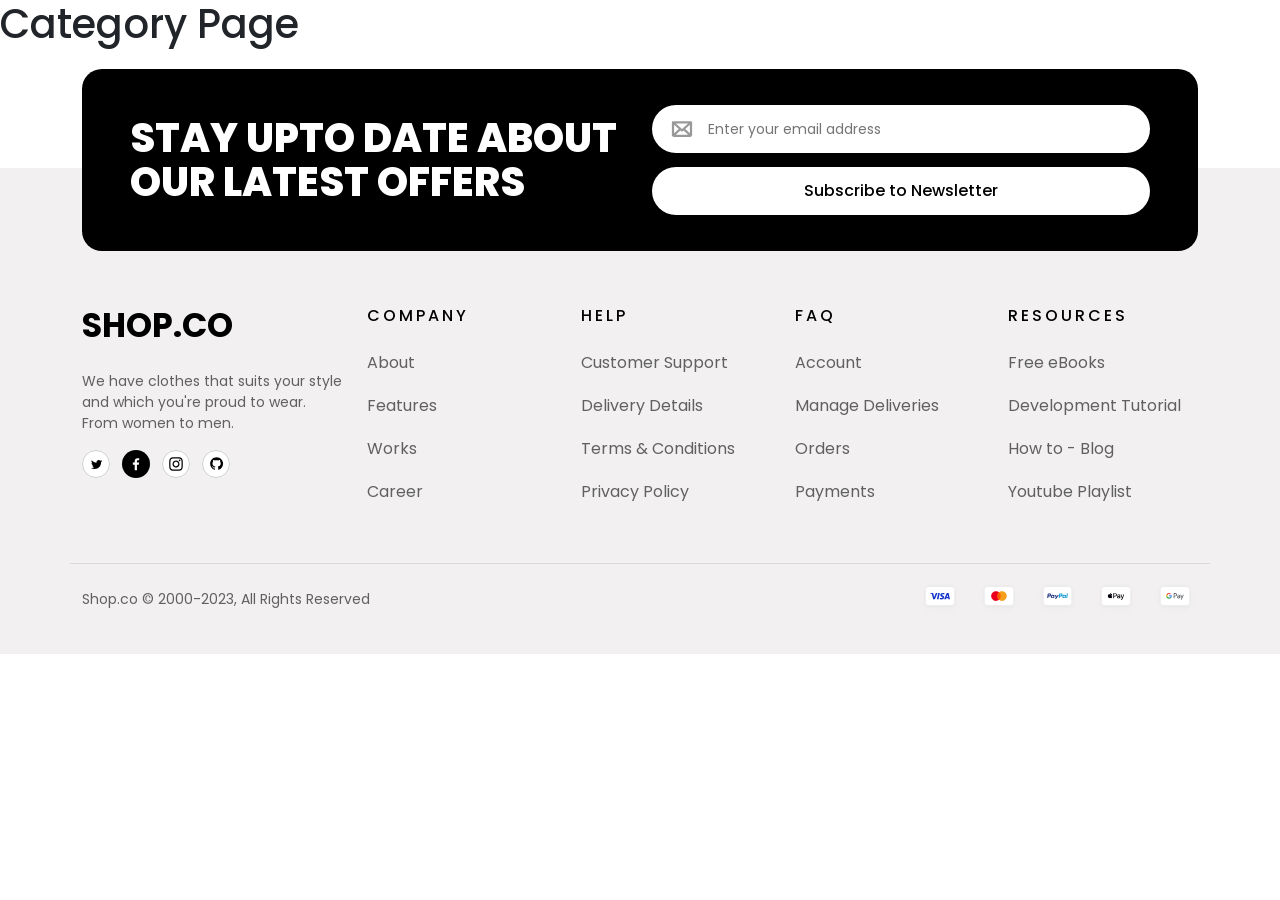
==== category.html @ d7dba04c "Added footer-section" ====
<!DOCTYPE html>
<html lang="en">
  <head>
    <meta charset="UTF-8" />
    <meta http-equiv="X-UA-Compatible" content="IE=edge" />
    <meta name="viewport" content="width=device-width, initial-scale=1.0" />
    <link
      href="https://fonts.googleapis.com/css2?family=Poppins:wght@300;400;600;700&display=swap"
      rel="stylesheet"
    />
    <link
      href="https://fonts.googleapis.com/css2?family=Lora:wght@400;500;600;700&family=Poppins:wght@300;400;600;700&display=swap"
      rel="stylesheet"
    />
    <link rel="stylesheet" href="css/font-awesome.css" />
    <link rel="stylesheet" href="css/bootstrap.css" />
    <link rel="stylesheet" href="css/styles.css" />
    <title>SHOP.CO</title>
  </head>
  <body>
    <h1>Category Page</h1>





















    <!-- Footer Section -->
    <footer class="footer">
      <div class="container footer-wrapper">
        <!-- Subscribe Box -->
        <div class="subscribe-box">
          <div class="row align-items-center g-4">

            <div class="col-12 col-lg-6">
              <h2 class="subscribe-title">
                STAY UPTO DATE ABOUT <br> OUR LATEST OFFERS
              </h2>
            </div>

            <div class="col-12 col-lg-6">
              <form class="subscribe-form">
                <div class="email-box">
                  <img src="images/email-Frame.svg" alt="">
                  <input type="email" placeholder="Enter your email address">
                </div>

                <button type="submit" class="subscribe-btn">Subscribe to Newsletter</button>
              </form>
            </div>


          </div>
        </div>




       <div class="footer-content">
        <div class="row gy-4">
          <!-- SHOP.CO -->
          <div class="col-12 col-lg-3">
            <h2 class="footer-logo">SHOP.CO</h2>
            <p class="footer-description">
              We have clothes that suits your style and which you're proud to wear. From women to men.
            </p>

            <div class="social-icons d-flex">
              <a href="#"><img src="images/twitter.svg" alt="Twitter"></a>
              <a href="#"><img src="images/facebook.svg" alt="Facebook"></a>
              <a href="#"><img src="images/instagram.svg" alt="Instagram"></a>
              <a href="#"><img src="images/github.svg" alt="Github"></a>
            </div>

          </div> 

          <!-- Company -->
          <div class="col-6 col-lg">
            <h6 class="footer-heading">COMPANY</h6>
            <ul class="footer-links list-unstyled">
              <li>About</li>
              <li>Features</li>
              <li>Works</li>
              <li>Career</li>
            </ul>

          </div>
  
          <!-- Help -->
          <div class="col-6 col-lg">
            <h6 class="footer-heading">HELP</h6>
            <ul class="footer-links list-unstyled">
              <li>Customer Support</li>
              <li>Delivery Details</li>
              <li>Terms & Conditions</li>
              <li>Privacy Policy</li>
            </ul>

          </div>          
           
          <!-- faq -->
          <div class="col-6 col-lg">
            <h6 class="footer-heading">FAQ</h6>
            <ul class="footer-links list-unstyled">
              <li>Account</li>
              <li>Manage Deliveries</li>
              <li>Orders</li>
              <li>Payments</li>
            </ul>

          </div>      
          
          <!-- Resources -->
          <div class="col-6 col-lg">
            <h6 class="footer-heading">RESOURCES</h6>
            <ul class="footer-links list-unstyled">
              <li>Free eBooks</li>
              <li>Development Tutorial</li>
              <li>How to - Blog</li>
              <li>Youtube Playlist</li>
            </ul>

          </div>          

          <!-- copyright section -->
          <div class="footer-bottom">
            <div class="footer-bottom-content d-flex justify-content-between align-items-center">
              <p class="copyright-text">
                Shop.co © 2000-2023, All Rights Reserved
              </p>

              <div class="payment-icons d-flex">
                <img src="images/visa.svg" alt="Visa">
                <img src="images/master.svg" alt="Mastercard">
                <img src="images/paypal.svg" alt="Paypal">
                <img src="images/applepay.svg" alt="Apple Pay">
                <img src="images/googlepay.svg" alt="Google Pay">
              </div>

            </div>
          </div>
         </div>

        </div>

      </div>

    </footer>




    <script src="js/bootstrap.bundle.min.js"></script>
    <script src="js/script.js"></script>
  </body>
</html>
---- css/styles.css ----
/* Footer Srction */
.footer {
  background-color: #f2f0f1;
  margin-top: 120px;
  padding: 1px 0 40px;
}

.footer-wrapper {
  position: relative;
}

.subscribe-box {
  background-color: #000;
  border-radius: 20px;
  padding: 36px 48px;
  width: 100%;
  position: relative;
  margin-top: -100px;
  margin-bottom: 35px;
}

.subscribe-title {
  color: #fff;
  font-size: 40px;
  font-weight: 800;
  line-height: 1.1;
  margin: 0;
}

.subscribe-form {
  display: flex;
  flex-direction: column;
  gap: 14px;
}

.email-box {
  background-color: #fff;
  border-radius: 999px;
  padding: 12px 18px;
  display: flex;
  align-items: center;
  gap: 12px;
}

.email-box input {
  border: none;
  outline: none;
  width: 100%;
  font-size: 14px;
}

.subscribe-btn {
  border: none;
  border-radius: 999px;
  padding: 12px 20px;
  background-color: #fff;
  font-weight: 500;
}

.footer-content {
  padding-top: 20px;
}

.footer-logo {
  color: #000000;
  font-size: 33.45px;
  font-weight: 700;
  margin-bottom: 25px;
}

.footer-description {
  font-size: 14px;
  font-weight: 400;
  color: rgba(0, 0, 0, 0.6);
}

.social-icons {
  display: flex;
  align-items: center;
  gap: 12px;
}

.social-icons a {
  display: flex;
  align-items: center;
  justify-content: center;
  width: 28px;
  height: 28px;
  flex-shrink: 0;
}

.social-icons a img {
  display: block;
  width: 28px;
  height: 28px;
}

.footer-heading {
  font-size: 16px;
  font-weight: 500;
  letter-spacing: 3px;
  margin-bottom: 26px;
  color: #000000;
}

.footer-links {
  list-style: none;
  padding: 0;
  margin: 0;
}

.footer-links li {
  font-size: 16px;
  font-weight: 400;
  color: rgba(0, 0, 0, 0.6);
  margin-bottom: 19px;
}

.footer-bottom {
  border-top: 1px solid rgba(0, 0, 0, 0.1019607843);
  margin-top: 40px;
  padding-top: 20px;
  width: 100%;
}

.footer-bottom-content {
  display: flex;
  justify-content: space-between;
  align-items: center;
  gap: 20px;
  flex-wrap: wrap;
}

.copyright-text {
  margin: 0;
  font-size: 14px;
  font-weight: 400;
  color: rgba(0, 0, 0, 0.6);
}

.payment-icons {
  display: flex;
  margin-left: auto;
  gap: 12px;
}

.payment-icons img {
  width: 46.61px;
  height: 30.03px;
  opacity: 1;
  object-fit: contain;
}
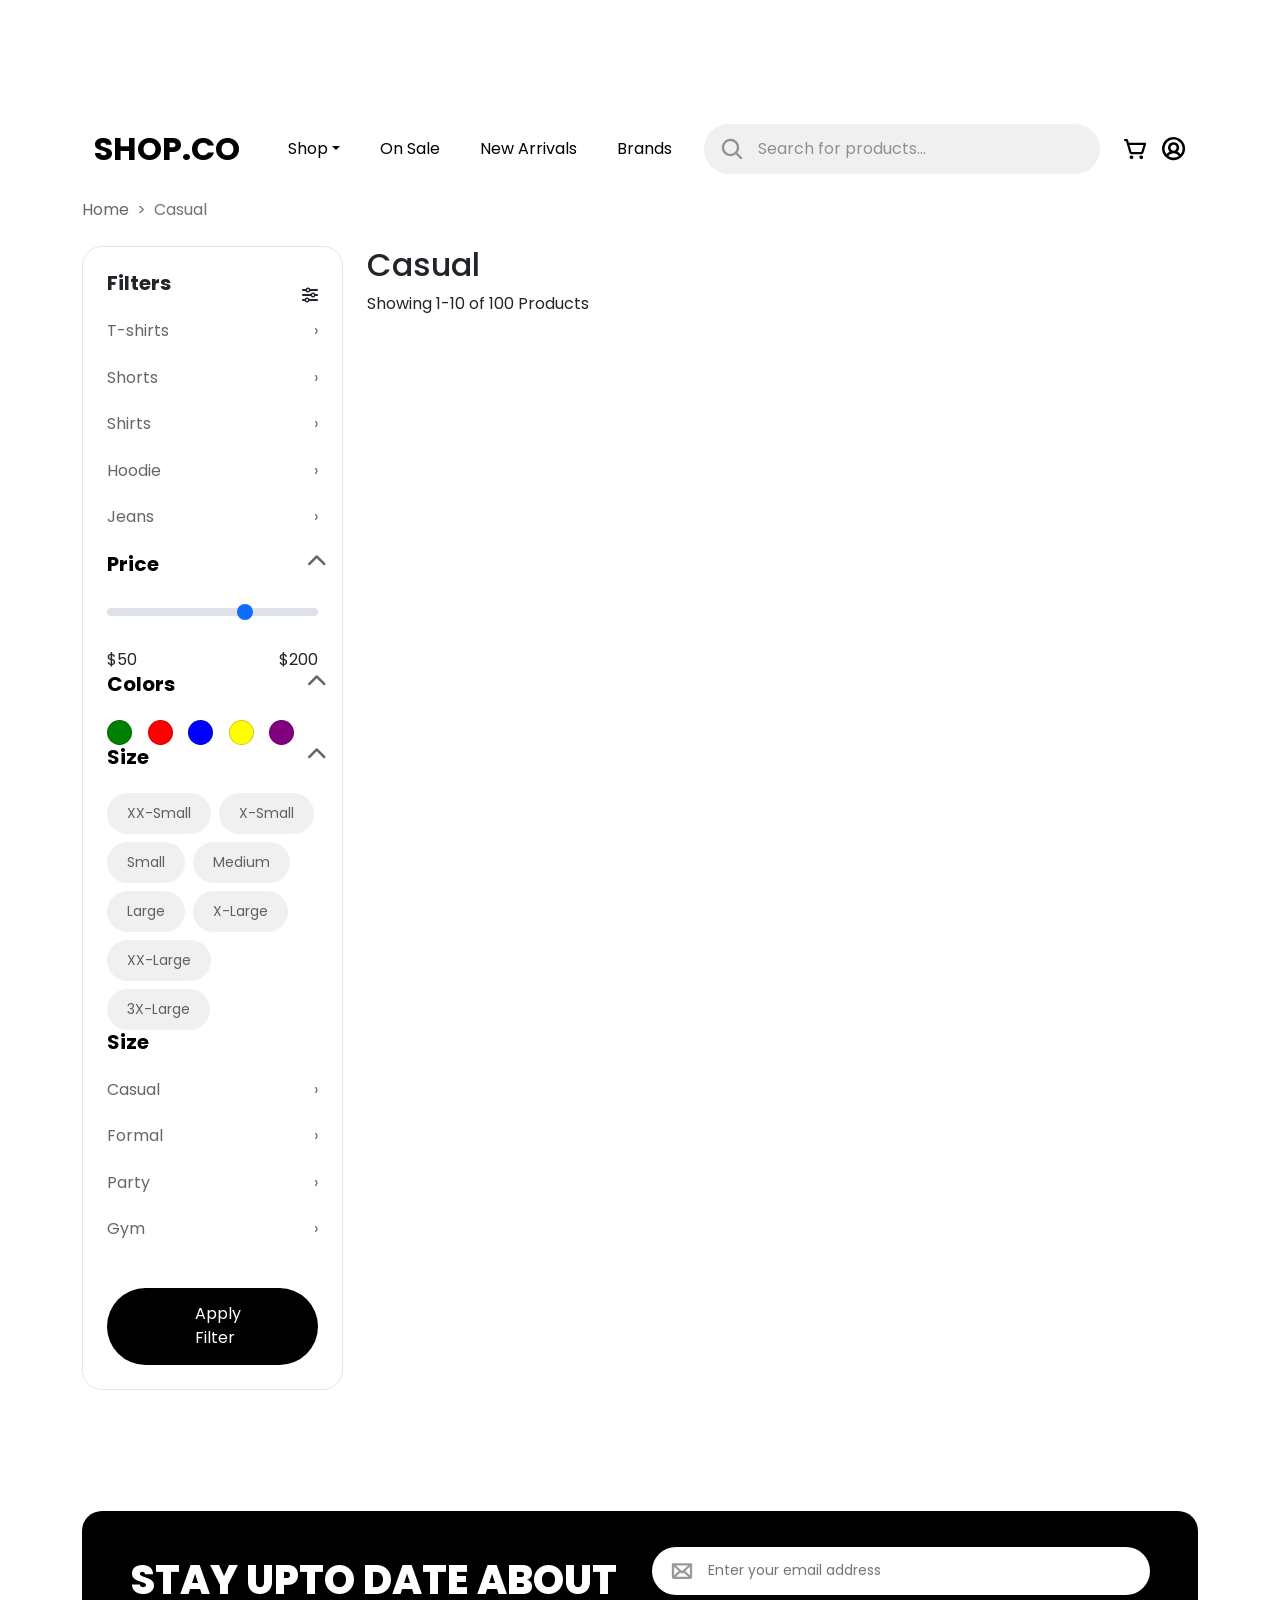
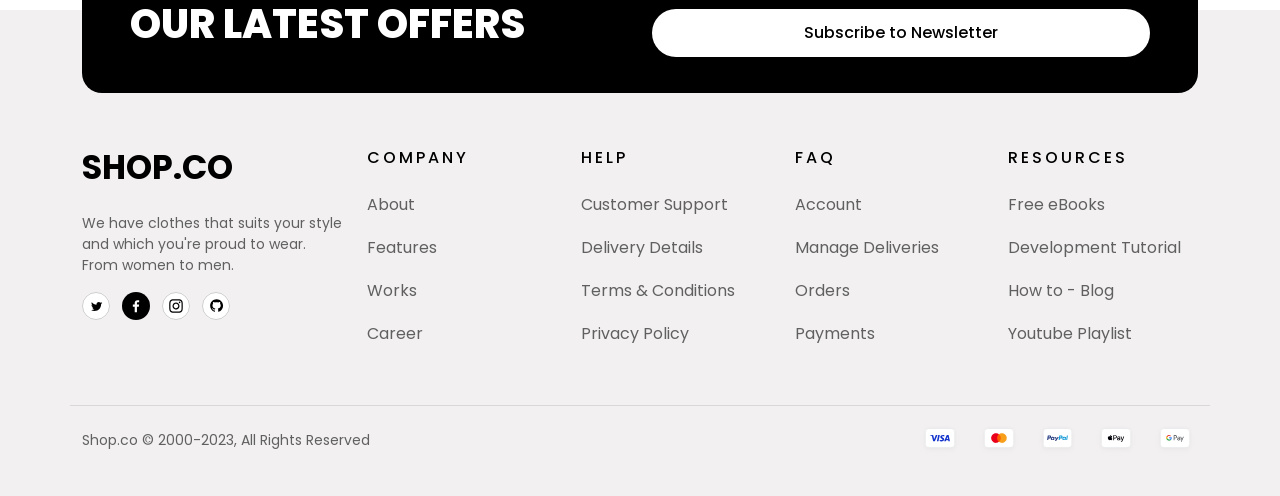
==== commit ef63a044: "Added Catalogue page" ====
--- a/category.html
+++ b/category.html
@@ -18,8 +18,235 @@
     <title>SHOP.CO</title>
   </head>
   <body>
-    <h1>Category Page</h1>
-
+    <main class="catalogue-page">
+      <div class="container">
+
+      <!-- Navbar -->
+     <nav class="navbar navbar-expand-lg shop-navbar">
+      <div class="container">
+        <a class="navbar-brand" href="index.html">SHOP.CO</a>
+
+        <!-- Hamburger Button -->
+         <button class="navbar-toggler" type="button" data-bs-toggle="collapse" data-bs-target="#shopNavbar">
+          <span class="navbar-toggler-icon"></span>
+         </button>
+
+        <!-- Navbar Content -->
+         <div class="collapse navbar-collapse" id="shopNavbar">
+          <ul class="navbar-nav ms-lg-4">
+            <li class="nav-item dropdown">
+              <a href="#" class="nav-link dropdown-toggle" role="button" data-bs-toggle="dropdown">Shop</a>
+
+              <ul class="dropdown-menu">
+                <li><a href="#" class="dropdown-item">Men</a></li>
+                <li><a href="#" class="dropdown-item">Women</a></li>
+              </ul>
+            </li>
+
+            <li class="nav-item"><a href="#sale" class="nav-link">On Sale</a></li>
+            <li class="nav-item"><a href="#new-arrivals" class="nav-link">New Arrivals</a></li>
+            <li class="nav-item"><a href="#brands" class="nav-link">Brands</a></li>
+
+          </ul>
+
+          <!-- Search Bar -->
+           <form class="nav-search d-flex align-items-center ms-lg-4" role="search">
+            <img src="images/search-icon.svg" alt="">
+
+            <input type="search" placeholder="Search for products...">
+           </form>
+
+          <!-- Cart r Account -->
+           <div class="nav-actions d-flex align-items-center ms-lg-4">
+
+            <a href="#"><img src="images/cart-icon.svg" alt="cart icon"></a>
+            <a href="#"><img src="images/people-icon.svg" alt="account icon"></a>
+
+           </div>
+         </div>
+
+      </div>
+     </nav>
+
+    <!-- Breadcrumd part -->
+    <nav style="--bs-breadcrumb-divider: '>';" aria-label="breadcrumb">
+        <ol class="breadcrumb">
+          <li class="breadcrumb-item"><a href="index.html">Home</a></li>
+          <li class="breadcrumb-item active" aria-current="page">Casual</li>
+       </ol>
+    </nav>
+
+    <div class="row g-4">
+
+      <!-- Filters -->
+      <div class="col-12 col-lg-3">
+        <!-- Left Side -->
+        <aside class="filter-panel">
+          <div class="filter-title">
+            <h4>Filters</h4>
+            <i class="fa-solid fa-sliders"></i> 
+          </div>
+
+          <!-- Categories -->
+          <div class="filter-section">
+            <ul class="filter-list">
+              <li>T-shirts <span>&rsaquo;</span></li>
+              <li>Shorts <span>&rsaquo;</span></li>
+              <li>Shirts <span>&rsaquo;</span></li>
+              <li>Hoodie <span>&rsaquo;</span></li>
+              <li>Jeans <span>&rsaquo;</span></li>
+            </ul>
+          </div>
+
+
+          <!-- Price part -->
+          <div class="filter-section">
+            <h5>Price<i class="fa-solid fa-chevron-up"></i></h5>
+            <input type="range" class="form-range" min="50" max="200" value="150">
+
+            <div class="d-flex justify-content-between">
+              <span>$50</span>
+              <span>$200</span>
+            </div>
+
+          </div>
+
+          <!-- Colors section -->
+          <div class="filter-section">
+            <h5>Colors <i class="fa-solid fa-chevron-up"></i> </h5>
+
+            <div class="filter-colors">
+              <button type="button" class="color-dot" style="background: green"></button>
+              <button type="button" class="color-dot" style="background: red"></button>
+              <button type="button" class="color-dot" style="background: blue"></button>
+              <button type="button" class="color-dot" style="background: yellow"></button>
+              <button type="button" class="color-dot" style="background: purple"></button>
+              
+            </div>
+
+          </div>
+
+          <!-- Sizes -->
+          <div class="filter-section">
+            <h5>Size <i class="fa-solid fa-chevron-up"></i> </h5>
+
+            <div class="filter-sizes">
+              <button type="button">XX-Small</button>
+              <button type="button">X-Small</button>
+              <button type="button">Small</button>
+              <button type="button">Medium</button>
+              <button type="button">Large</button>
+              <button type="button">X-Large</button>
+              <button type="button">XX-Large</button>
+              <button type="button">3X-Large</button>
+            </div>
+
+          </div>
+
+          <!-- Dress Style -->
+          <div class="filter-section">
+            <h5>Size <i class="fa-solid fa=chevron-up"></i> </h5>
+
+            <ul class="filter-list">
+              <li>Casual <span>&rsaquo;</span></li>
+              <li>Formal <span>&rsaquo;</span></li>
+              <li>Party <span>&rsaquo;</span></li>
+              <li>Gym <span>&rsaquo;</span></li>
+            </ul>
+
+          </div>
+
+          <button type="button" class="apply-filter">Apply Filter</button>
+
+
+        </aside>
+      </div>
+
+      <!-- Right Side -->
+
+      <div class="col-12 col-lg-9">
+
+        <div class="catalogue-heading">
+          <h2>Casual</h2>
+
+          <div class="catalogue-sort">
+            <span>Showing 1-10 of 100 Products</span>
+
+
+
+          </div>
+
+        </div>
+
+        <!-- Product Grid -->
+        <div class="row g-3 catalogue-products">
+
+
+
+
+
+        </div>
+
+
+      </div>
+
+
+
+
+
+    </div>
+
+      
+    
+
+
+
+
+
+
+
+
+
+
+
+
+
+
+
+
+
+
+
+
+
+
+
+
+
+
+
+
+
+
+
+
+
+
+
+
+
+
+
+
+
+
+
+
+
+
+
+    </div>
+  </main>
 
 
 
--- a/css/styles.css
+++ b/css/styles.css
@@ -1,3 +1,388 @@
+/* Navbar */
+.shop-navbar {
+  background-color: #ffffff;
+  padding: 20px 0;
+}
+
+.shop-navbar .navbar-brand {
+  font-size: 32px;
+  font-weight: 700;
+  letter-spacing: 0%;
+  color: #000000;
+}
+
+/* Navigation Links */
+.shop-navbar .navbar-nav {
+  gap: 24px;
+}
+
+.shop-navbar .nav-link {
+  font-size: 16px;
+  font-weight: 400;
+  color: #000000;
+  white-space: nowrap;
+}
+
+/* Search Bar */
+.nav-search {
+  flex: 1;
+  background-color: #f0f0f0;
+  border-radius: 62px;
+  padding: 12px 16px;
+  gap: 12px;
+}
+
+.nav-search img {
+  width: 24px;
+  height: 24px;
+}
+
+.nav-search input {
+  width: 100%;
+  border: none;
+  outline: none;
+  background: transparent;
+  font-size: 16px;
+  font-weight: 400;
+}
+
+.nav-search input::placeholder {
+  color: rgba(0, 0, 0, 0.4);
+}
+
+/* Cart and Account Icons */
+.nav-actions {
+  gap: 14px;
+  flex-shrink: 0;
+}
+
+.nav-actions a {
+  display: flex;
+  align-items: center;
+  justify-content: center;
+}
+
+.nav-actions img {
+  width: 24px;
+  height: 24px;
+}
+
+/* Hero Section */
+.hero {
+  background-color: #f2f0f1;
+  background-image: url("../images/hero-image.png");
+  background-repeat: no-repeat;
+  background-size: cover;
+  background-position: center;
+  min-height: 663px;
+}
+
+.hero-content {
+  max-width: 577px;
+  padding: 90px 0;
+}
+
+.hero-title {
+  font-size: 64px;
+  font-weight: 700;
+  color: #000;
+  margin-bottom: 32px;
+}
+
+.hero-description {
+  font-size: 16px;
+  font-weight: 400;
+  line-height: 22px;
+  color: rgba(0, 0, 0, 0.6);
+  max-width: 500px;
+  margin-bottom: 32px;
+}
+
+.hero-btn {
+  display: inline-block;
+  font-size: 16px;
+  font-weight: 500;
+  background-color: #000;
+  color: #fff;
+  text-decoration: none;
+  padding: 15px 67.5px;
+  border-radius: 62px;
+}
+
+/* Stat Section */
+.hero-stats {
+  display: flex;
+  margin-top: 48px;
+}
+
+.stat {
+  padding: 0 32px;
+  border-right: 1px solid #ccc;
+}
+
+.stat h3 {
+  font-size: 40px;
+  font-weight: 700;
+}
+
+.stat p {
+  font-size: 16px;
+  font-weight: 400;
+  color: rgba(0, 0, 0, 0.6);
+}
+
+/* Brands Section */
+.brands-section {
+  background-color: #000;
+  padding: 43px 0;
+  height: 122px;
+  margin-top: 51px;
+  gap: 106px;
+}
+
+.brands-section .col {
+  display: flex;
+  align-items: center;
+  justify-content: center;
+}
+
+.brands-section img {
+  max-width: 100%;
+  width: auto;
+  height: 32px;
+  object-fit: contain;
+}
+
+/* New Arrivals & Top Selling Section */
+.new-arrivals {
+  padding: 60px 0;
+  background-color: #fff;
+}
+
+.new-arrivals .section-title {
+  text-align: center;
+  font-size: 48px;
+  font-weight: 700;
+  color: #000;
+  margin-bottom: 55px;
+}
+
+.top-selling {
+  padding: 60px 0;
+  background-color: #fff;
+}
+
+.top-selling .section-title {
+  text-align: center;
+  font-size: 48px;
+  font-weight: 700;
+  color: #000;
+  margin-bottom: 55px;
+}
+
+/* Product Cards for both */
+.product-image {
+  border-radius: 20px;
+  /*height: 298px;
+  width: 295px;*/
+  aspect-ratio: 1;
+  gap: 20px;
+  display: flex;
+  align-items: center;
+  overflow: hidden;
+}
+
+.product-image img {
+  width: 100%;
+  height: 100%;
+  object-fit: contain;
+}
+
+.product-name {
+  font-size: 20px;
+  font-weight: 700;
+  margin-top: 16px;
+  margin-bottom: 8px;
+  color: #000;
+}
+
+.rating-stars {
+  color: #ffc633;
+  font-size: 18.49px;
+  display: flex;
+  gap: 5.31px;
+}
+
+.rating-number {
+  font-size: 14px;
+  font-weight: 400;
+  color: #333;
+}
+
+.product-price {
+  display: flex;
+  align-items: center;
+  flex-wrap: wrap;
+  gap: 10px;
+  margin-top: 8px;
+}
+
+.current-price {
+  font-size: 24px;
+  font-weight: 700;
+  color: #000;
+}
+
+.old-price {
+  font-size: 24px;
+  color: rgba(0, 0, 0, 0.4);
+  text-decoration: line-through;
+}
+
+.discount {
+  background: rgba(255, 51, 51, 0.1019607843);
+  color: #ff3333;
+  font-size: 12px;
+  font-weight: 500;
+  padding: 6px 14px;
+  border-radius: 62px;
+}
+
+.view-all-btn {
+  display: inline-block;
+  height: 52px;
+  width: 218px;
+  padding: 16px 54px;
+  border: 1px solid rgba(0, 0, 0, 0.1019607843);
+  border-radius: 62px;
+  text-decoration: none;
+  color: #000;
+  font-size: 16px;
+  font-weight: 500;
+  margin-top: 36px;
+}
+
+/* Browse By Dress Style */
+.dress-style {
+  padding: 40px 0;
+}
+
+.dress-style .container {
+  background: #f0f0f0;
+  border-radius: 40px;
+  padding: 50px;
+}
+
+.dress-style-heading {
+  text-align: center;
+  font-size: 48px;
+  font-weight: 700;
+  color: #000;
+  margin-bottom: 64px;
+}
+
+.style-card {
+  display: block;
+  height: 280px;
+  background: #fff;
+  border-radius: 20px;
+  overflow: hidden;
+  position: relative;
+  text-decoration: none;
+}
+
+.style-card img {
+  width: 100%;
+  height: 100%;
+  object-fit: cover;
+}
+
+.style-card h3 {
+  position: absolute;
+  top: 25px;
+  left: 36px;
+  font-size: 36px;
+  font-weight: 700;
+  color: #000;
+}
+
+/* Customer Reviews Section */
+.review-section {
+  background-color: white;
+}
+
+.reviews-heading {
+  display: flex;
+  justify-content: space-between;
+  align-items: center;
+  margin-bottom: 40px;
+  margin-top: 80px;
+}
+
+.review-heading h2 {
+  display: flex;
+  font-size: 48px;
+  font-weight: 700;
+  color: black;
+}
+
+.review-arrow {
+  display: flex;
+  gap: 16px;
+}
+
+.review-arrow button {
+  background: none;
+  border: none;
+  height: 24px;
+  width: 24px;
+}
+
+.review-list {
+  display: flex;
+  gap: 20px;
+  overflow-x: auto;
+  scroll-behavior: smooth;
+  scrollbar-width: none;
+}
+
+/* Review Cards */
+.review-card {
+  flex-shrink: 0;
+  border: 1px solid #e5e5e5;
+  border-radius: 20px;
+  padding: 32px 24px;
+  width: 400px;
+}
+
+.review-stars {
+  color: #ffc633;
+  width: 22.58px;
+  height: 22.58px;
+  display: flex;
+  gap: 6.49px;
+  margin-bottom: 15px;
+}
+
+.review-card h5 {
+  font-size: 20px;
+  font-weight: 700;
+  margin-bottom: 16.5px;
+}
+
+.verified {
+  color: #01ab31;
+  width: 24px;
+  height: 24px;
+  margin-left: 4px;
+}
+
+.review-card p {
+  color: rgba(0, 0, 0, 0.6);
+  font-size: 16px;
+  font-weight: 400;
+}
+
 /* Footer Srction */
 .footer {
   background-color: #f2f0f1;
@@ -150,3 +535,138 @@
   opacity: 1;
   object-fit: contain;
 }
+
+@media (max-width: 991px) {
+  .shop-navbar .navbar-collapse {
+    padding-top: 20px;
+  }
+  .shop-navbar .navbar-nav {
+    margin-bottom: 20px;
+  }
+  .nav-search {
+    margin-bottom: 20px;
+  }
+  .shop-navbar .navbar-brand {
+    font-size: 26px;
+  }
+}
+/* Catagory Page */
+.catalogue-page {
+  padding: 100px 0;
+}
+
+.catalogue-page .breadcrumb {
+  margin-bottom: 24px;
+}
+
+.catalogue-page .breadcrumb a {
+  text-decoration: none;
+  color: rgba(0, 0, 0, 0.6);
+}
+
+/* Filter Sidebar */
+.filter-panel {
+  border: 1px solid rgba(0, 0, 0, 0.1019607843);
+  border-radius: 20px;
+  padding: 24px;
+}
+
+.filter-title {
+  display: flex;
+  justify-content: space-between;
+  align-items: center;
+}
+
+.filter-title h4 {
+  font-size: 20px;
+  font-weight: 700;
+  margin-bottom: 24px;
+}
+
+.filter-section h5 {
+  display: flex;
+  justify-content: space-between;
+  font-size: 20px;
+  font-weight: 700;
+  margin-bottom: 24px;
+  color: #000000;
+}
+
+.filter-section h5 i {
+  width: 11.5px;
+  height: 6.5px;
+  color: rgba(0, 0, 0, 0.6);
+}
+
+.filter-list {
+  list-style: none;
+  padding: 0;
+  margin: 0;
+}
+
+.filter-list li {
+  display: flex;
+  justify-content: space-between;
+  font-size: 16px;
+  font-weight: 400;
+  margin-bottom: 22.5px;
+  color: rgba(0, 0, 0, 0.6);
+}
+
+/* Price Slider */
+.filter-section .form-range {
+  accent-color: black;
+  margin-bottom: 24px;
+}
+
+.filter-section span {
+  font-size: 16px;
+}
+
+/* Colors */
+.filter-colors {
+  display: flex;
+  flex-wrap: wrap;
+  gap: 15.5px;
+}
+
+.color-dot {
+  width: 25px;
+  height: 25px;
+  border-radius: 50%;
+  border: 1px solid rgba(0, 0, 0, 0.2);
+}
+
+/* Sizes */
+.filter-sizes {
+  display: flex;
+  flex-wrap: wrap;
+  gap: 8px;
+}
+
+.filter-sizes button {
+  background-color: #f0f0f0;
+  color: rgba(0, 0, 0, 0.6);
+  border: none;
+  border-radius: 62px;
+  padding: 10px 20px;
+  font-size: 14px;
+  font-weight: 400;
+}
+
+.filter-sizes .selected {
+  background-color: black;
+  color: white;
+}
+
+.apply-filter {
+  width: 100%;
+  background-color: black;
+  color: white;
+  border: none;
+  border-radius: 62px;
+  padding: 14.5px 87.5px;
+  margin-top: 24px;
+}
+
+/* Catalogue Right part */
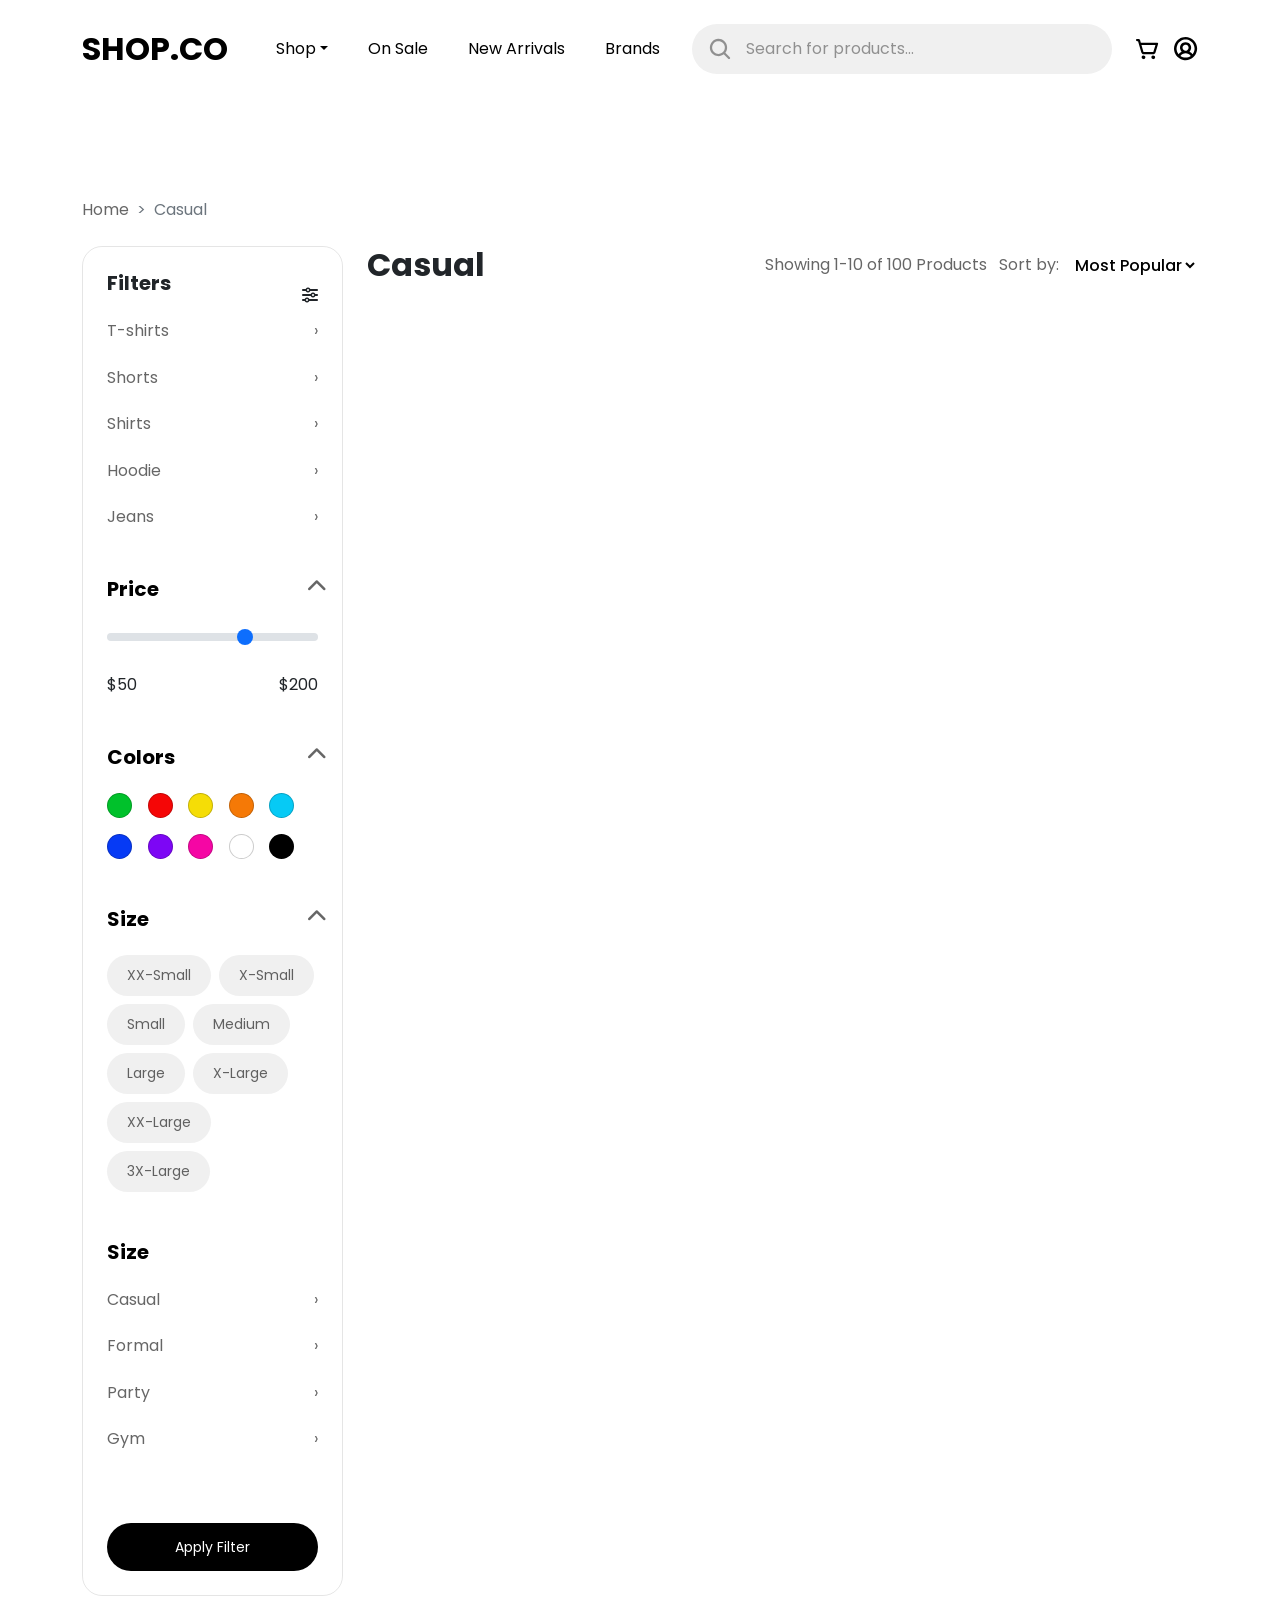
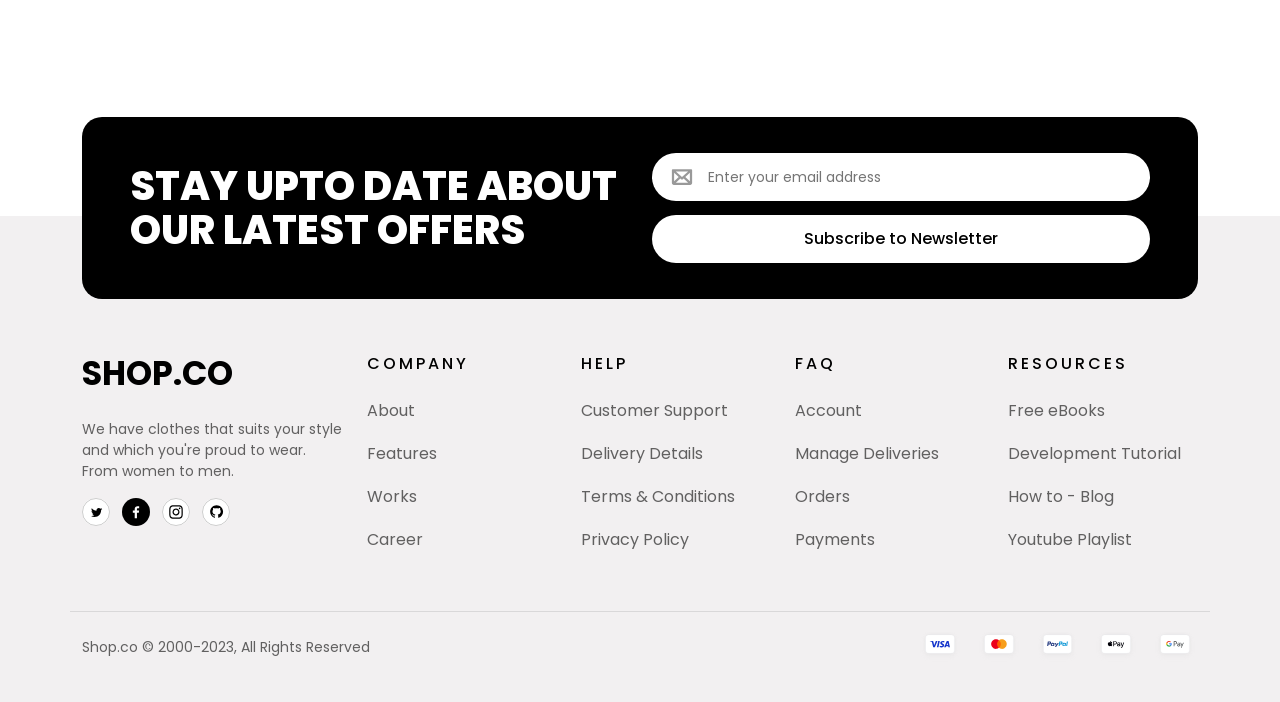
==== commit 3ae4a90f: "Fixed some issues & Added category section top" ====
--- a/category.html
+++ b/category.html
@@ -18,8 +18,6 @@
     <title>SHOP.CO</title>
   </head>
   <body>
-    <main class="catalogue-page">
-      <div class="container">
 
       <!-- Navbar -->
      <nav class="navbar navbar-expand-lg shop-navbar">
@@ -68,6 +66,16 @@
       </div>
      </nav>
 
+
+
+
+
+
+
+    <main class="catalogue-page">
+      <div class="container">
+
+    
     <!-- Breadcrumd part -->
     <nav style="--bs-breadcrumb-divider: '>';" aria-label="breadcrumb">
         <ol class="breadcrumb">
@@ -116,11 +124,16 @@
             <h5>Colors <i class="fa-solid fa-chevron-up"></i> </h5>
 
             <div class="filter-colors">
-              <button type="button" class="color-dot" style="background: green"></button>
-              <button type="button" class="color-dot" style="background: red"></button>
-              <button type="button" class="color-dot" style="background: blue"></button>
-              <button type="button" class="color-dot" style="background: yellow"></button>
-              <button type="button" class="color-dot" style="background: purple"></button>
+              <button type="button" class="color-dot" style="background: #00C12B"></button>
+              <button type="button" class="color-dot" style="background: #f50606"></button>
+              <button type="button" class="color-dot" style="background: #f5dd06"></button>
+              <button type="button" class="color-dot" style="background: #f57906"></button>
+              <button type="button" class="color-dot" style="background: #06CAF5"></button>
+              <button type="button" class="color-dot" style="background: #063AF5"></button>
+              <button type="button" class="color-dot" style="background: #7D06F5"></button>
+              <button type="button" class="color-dot" style="background: #F506A4"></button>
+              <button type="button" class="color-dot" style="background: #ffffff"></button>
+              <button type="button" class="color-dot" style="background: #000000"></button>
               
             </div>
 
@@ -166,17 +179,21 @@
 
       <div class="col-12 col-lg-9">
 
+        
         <div class="catalogue-heading">
-          <h2>Casual</h2>
-
-          <div class="catalogue-sort">
-            <span>Showing 1-10 of 100 Products</span>
-
-
-
-          </div>
-
+            <h2>Casual</h2>
+
+            <div class="catalogue-sort">
+              <span>Showing 1-10 of 100 Products</span>
+              <label for="sortProducts">Sort by:</label>
+              <select id="sortProducts">
+                <option>Most Popular</option>
+                <option>Low to High</option>
+                <option>High to Low</option>
+               </select>
+            </div>
         </div>
+
 
         <!-- Product Grid -->
         <div class="row g-3 catalogue-products">
--- a/css/styles.css
+++ b/css/styles.css
@@ -583,6 +583,15 @@
   margin-bottom: 24px;
 }
 
+.filter-section {
+  margin-bottom: 48px;
+}
+
+.filter-section input .form-range {
+  margin-bottom: 0;
+  background: #000;
+}
+
 .filter-section h5 {
   display: flex;
   justify-content: space-between;
@@ -660,13 +669,52 @@
 }
 
 .apply-filter {
-  width: 100%;
+  font-size: 14px;
+  height: 48px;
+  width: 247px;
+  max-width: 100%;
   background-color: black;
   color: white;
   border: none;
   border-radius: 62px;
-  padding: 14.5px 87.5px;
+  padding: 0 14.5px;
   margin-top: 24px;
 }
 
-/* Catalogue Right part */
+/* Catalogue Right part heading */
+.catalogue-heading {
+  display: flex;
+  justify-content: space-between;
+  align-items: center;
+  margin-bottom: 16px;
+}
+
+.catalogue-heading h2 {
+  font-size: 32px;
+  font-weight: 700;
+  margin: 0;
+}
+
+.catalogue-sort {
+  display: flex;
+  align-items: center;
+  gap: 12px;
+  font-size: 16px;
+  font-weight: 400;
+}
+
+.catalogue-sort span {
+  color: rgba(0, 0, 0, 0.6);
+}
+
+.catalogue-sort label {
+  color: rgba(0, 0, 0, 0.6);
+}
+
+.catalogue-sort select {
+  border: none;
+  background: transparent;
+  font-size: 16px;
+  font-weight: 500;
+  color: #000;
+}
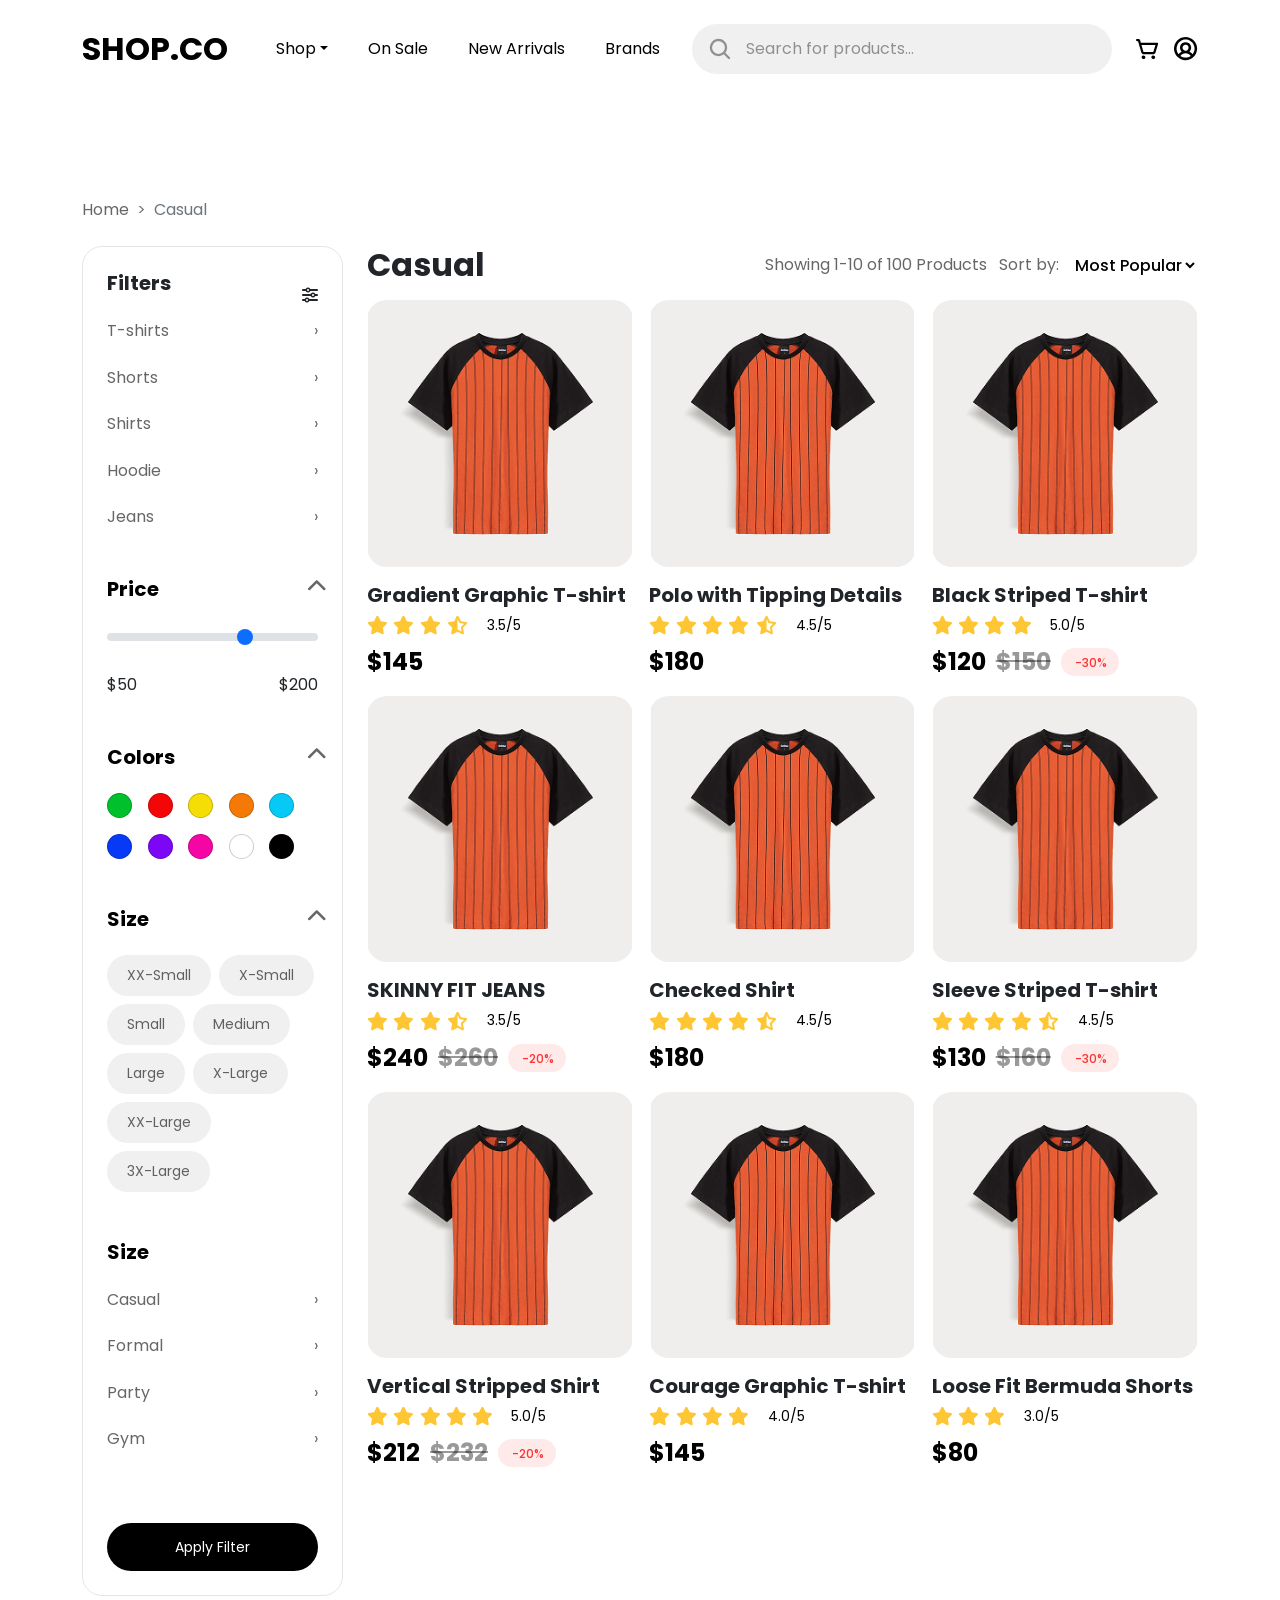
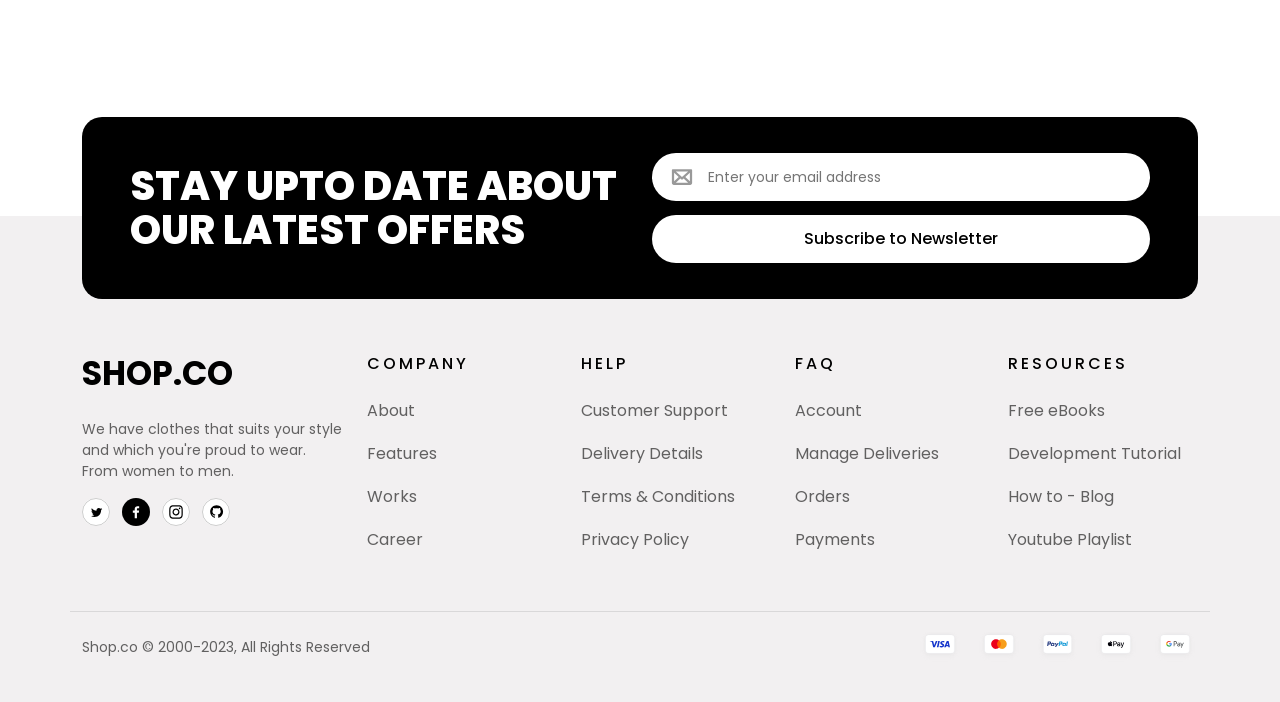
==== commit 56032eb9: "Added Catalogue product grid" ====
--- a/category.html
+++ b/category.html
@@ -197,6 +197,214 @@
 
         <!-- Product Grid -->
         <div class="row g-3 catalogue-products">
+          
+          <!-- Product 1 -->
+          <div class="col-6 col-lg-4">
+            <div class="product-card">
+              <div class="product-image">
+                <img src="images/new-arrivals/striped-t.png">
+              </div>
+              <h5>Gradient Graphic T-shirt</h5>
+
+              <div class="rating-stars">
+                <i class="fa-solid fa-star"></i>
+                <i class="fa-solid fa-star"></i>
+                <i class="fa-solid fa-star"></i>
+                <i class="fa-solid fa-star-half-stroke"></i>
+                <span class="rating-number">3.5/5</span>
+              </div>
+
+              <div class="product-price"><span class="current-price">$145</span></div>
+
+            </div>
+          </div>
+
+          <!-- Product 2 -->
+          <div class="col-6 col-lg-4">
+            <div class="product-card">
+              <div class="product-image">
+                <img src="images/new-arrivals/striped-t.png">
+              </div>
+              <h5>Polo with Tipping Details</h5>
+
+              <div class="rating-stars">
+                <i class="fa-solid fa-star"></i>
+                <i class="fa-solid fa-star"></i>
+                <i class="fa-solid fa-star"></i>
+                <i class="fa-solid fa-star"></i>
+                <i class="fa-solid fa-star-half-stroke"></i>
+                <span class="rating-number">4.5/5</span>
+              </div>
+
+              <div class="product-price"><span class="current-price">$180</span></div>
+
+            </div>
+          </div>
+
+          <!-- Product 3 -->
+          <div class="col-6 col-lg-4">
+            <div class="product-card">
+              <div class="product-image">
+                <img src="images/new-arrivals/striped-t.png">
+              </div>
+              <h5>Black Striped T-shirt</h5>
+
+              <div class="rating-stars">
+                <i class="fa-solid fa-star"></i>
+                <i class="fa-solid fa-star"></i>
+                <i class="fa-solid fa-star"></i>
+                <i class="fa-solid fa-star"></i>
+                <span class="rating-number">5.0/5</span>
+              </div>
+
+              <div class="product-price">
+                <span class="current-price">$120</span>
+                <span class="old-price">$150</span>
+                <span class="discount">-30%</span>
+              </div>
+
+            </div>
+          </div>
+
+          <!-- Product 4 -->
+          <div class="col-6 col-lg-4">
+            <div class="product-card">
+              <div class="product-image">
+                <img src="images/new-arrivals/striped-t.png">
+              </div>
+              <h5>SKINNY FIT JEANS</h5>
+
+              <div class="rating-stars">
+                <i class="fa-solid fa-star"></i>
+                <i class="fa-solid fa-star"></i>
+                <i class="fa-solid fa-star"></i>
+                <i class="fa-solid fa-star-half-stroke"></i>
+                <span class="rating-number">3.5/5</span>
+              </div>
+
+              <div class="product-price">
+                <span class="current-price">$240</span>
+                <span class="old-price">$260</span>
+                <span class="discount">-20%</span>
+              </div>
+
+            </div>
+          </div>
+
+          <!-- Product 5 -->
+          <div class="col-6 col-lg-4">
+            <div class="product-card">
+              <div class="product-image">
+                <img src="images/new-arrivals/striped-t.png">
+              </div>
+              <h5>Checked Shirt</h5>
+
+              <div class="rating-stars">
+                <i class="fa-solid fa-star"></i>
+                <i class="fa-solid fa-star"></i>
+                <i class="fa-solid fa-star"></i>
+                <i class="fa-solid fa-star"></i>
+                <i class="fa-solid fa-star-half-stroke"></i>
+                <span class="rating-number">4.5/5</span>
+              </div>
+
+              <div class="product-price"><span class="current-price">$180</span></div>
+
+            </div>
+          </div>
+
+          <!-- Product 6 -->
+          <div class="col-6 col-lg-4">
+            <div class="product-card">
+              <div class="product-image">
+                <img src="images/new-arrivals/striped-t.png">
+              </div>
+              <h5>Sleeve Striped T-shirt</h5>
+
+              <div class="rating-stars">
+                <i class="fa-solid fa-star"></i>
+                <i class="fa-solid fa-star"></i>
+                <i class="fa-solid fa-star"></i>
+                <i class="fa-solid fa-star"></i>
+                <i class="fa-solid fa-star-half-stroke"></i>
+                <span class="rating-number">4.5/5</span>
+              </div>
+
+              <div class="product-price">
+                <span class="current-price">$130</span>
+                <span class="old-price">$160</span>
+                <span class="discount">-30%</span>
+              </div>
+
+            </div>
+          </div>
+
+          <!-- Product 7 -->
+          <div class="col-6 col-lg-4">
+            <div class="product-card">
+              <div class="product-image">
+                <img src="images/new-arrivals/striped-t.png">
+              </div>
+              <h5>Vertical Stripped Shirt</h5>
+
+              <div class="rating-stars">
+                <i class="fa-solid fa-star"></i>
+                <i class="fa-solid fa-star"></i>
+                <i class="fa-solid fa-star"></i>
+                <i class="fa-solid fa-star"></i>
+                <i class="fa-solid fa-star"></i>
+                <span class="rating-number">5.0/5</span>
+              </div>
+
+              <div class="product-price">
+                <span class="current-price">$212</span>
+                <span class="old-price">$232</span>
+                <span class="discount">-20%</span>
+              </div>
+
+            </div>
+          </div>
+
+          <!-- Product 8 -->
+          <div class="col-6 col-lg-4">
+            <div class="product-card">
+              <div class="product-image">
+                <img src="images/new-arrivals/striped-t.png">
+              </div>
+              <h5>Courage Graphic T-shirt</h5>
+
+              <div class="rating-stars">
+                <i class="fa-solid fa-star"></i>
+                <i class="fa-solid fa-star"></i>
+                <i class="fa-solid fa-star"></i>
+                <i class="fa-solid fa-star"></i>
+                <span class="rating-number">4.0/5</span>
+              </div>
+
+              <div class="product-price"><span class="current-price">$145</span></div>
+
+            </div>
+          </div>
+
+          <!-- Product 9 -->
+          <div class="col-6 col-lg-4">
+            <div class="product-card">
+              <div class="product-image">
+                <img src="images/new-arrivals/striped-t.png">
+              </div>
+              <h5>Loose Fit Bermuda Shorts</h5>
+
+              <div class="rating-stars">
+                <i class="fa-solid fa-star"></i>
+                <i class="fa-solid fa-star"></i>
+                <i class="fa-solid fa-star"></i>
+                <span class="rating-number">3.0/5</span>
+              </div>
+
+              <div class="product-price"><span class="current-price">$80</span></div>
+
+            </div>
+          </div>
 
 
 
--- a/css/styles.css
+++ b/css/styles.css
@@ -718,3 +718,69 @@
   font-weight: 500;
   color: #000;
 }
+
+/* Catalogue Product Grid */
+.catalogue-products .product-image {
+  width: 100%;
+  aspect-ratio: 1;
+  border-radius: 20px;
+  overflow: hidden;
+}
+
+.catalogue-products .product-image img {
+  width: 100%;
+  height: 100%;
+  object-fit: contain;
+}
+
+.catalogue-products h5 {
+  font-size: 20px;
+  font-weight: 700;
+  margin-top: 16px;
+  margin-bottom: 8px;
+}
+
+.catalogue-products .rating-stars {
+  display: flex;
+  align-items: center;
+  gap: 5.31px;
+  color: #ffc633;
+  font-size: 18.49px;
+  margin-bottom: 8.26px;
+}
+
+.catalogue-products .rating-number {
+  color: #000;
+  font-size: 14px;
+  margin-left: 13px;
+}
+
+.catalogue-products .product-price {
+  display: flex;
+  align-items: center;
+  flex-wrap: wrap;
+  gap: 10px;
+}
+
+.catalogue-products .current-price {
+  font-size: 24px;
+  color: #000;
+  font-weight: 700;
+}
+
+.catalogue-products .old-price {
+  font-size: 24px;
+  font-weight: 700;
+  color: rgba(0, 0, 0, 0.4);
+  text-decoration: line-through;
+}
+
+.catalogue-products .discount {
+  width: 58px;
+  height: 28px;
+  background: rgba(255, 51, 51, 0.1019607843);
+  color: #ff3333;
+  border-radius: 62px;
+  font-size: 12px;
+  font-weight: 500;
+}
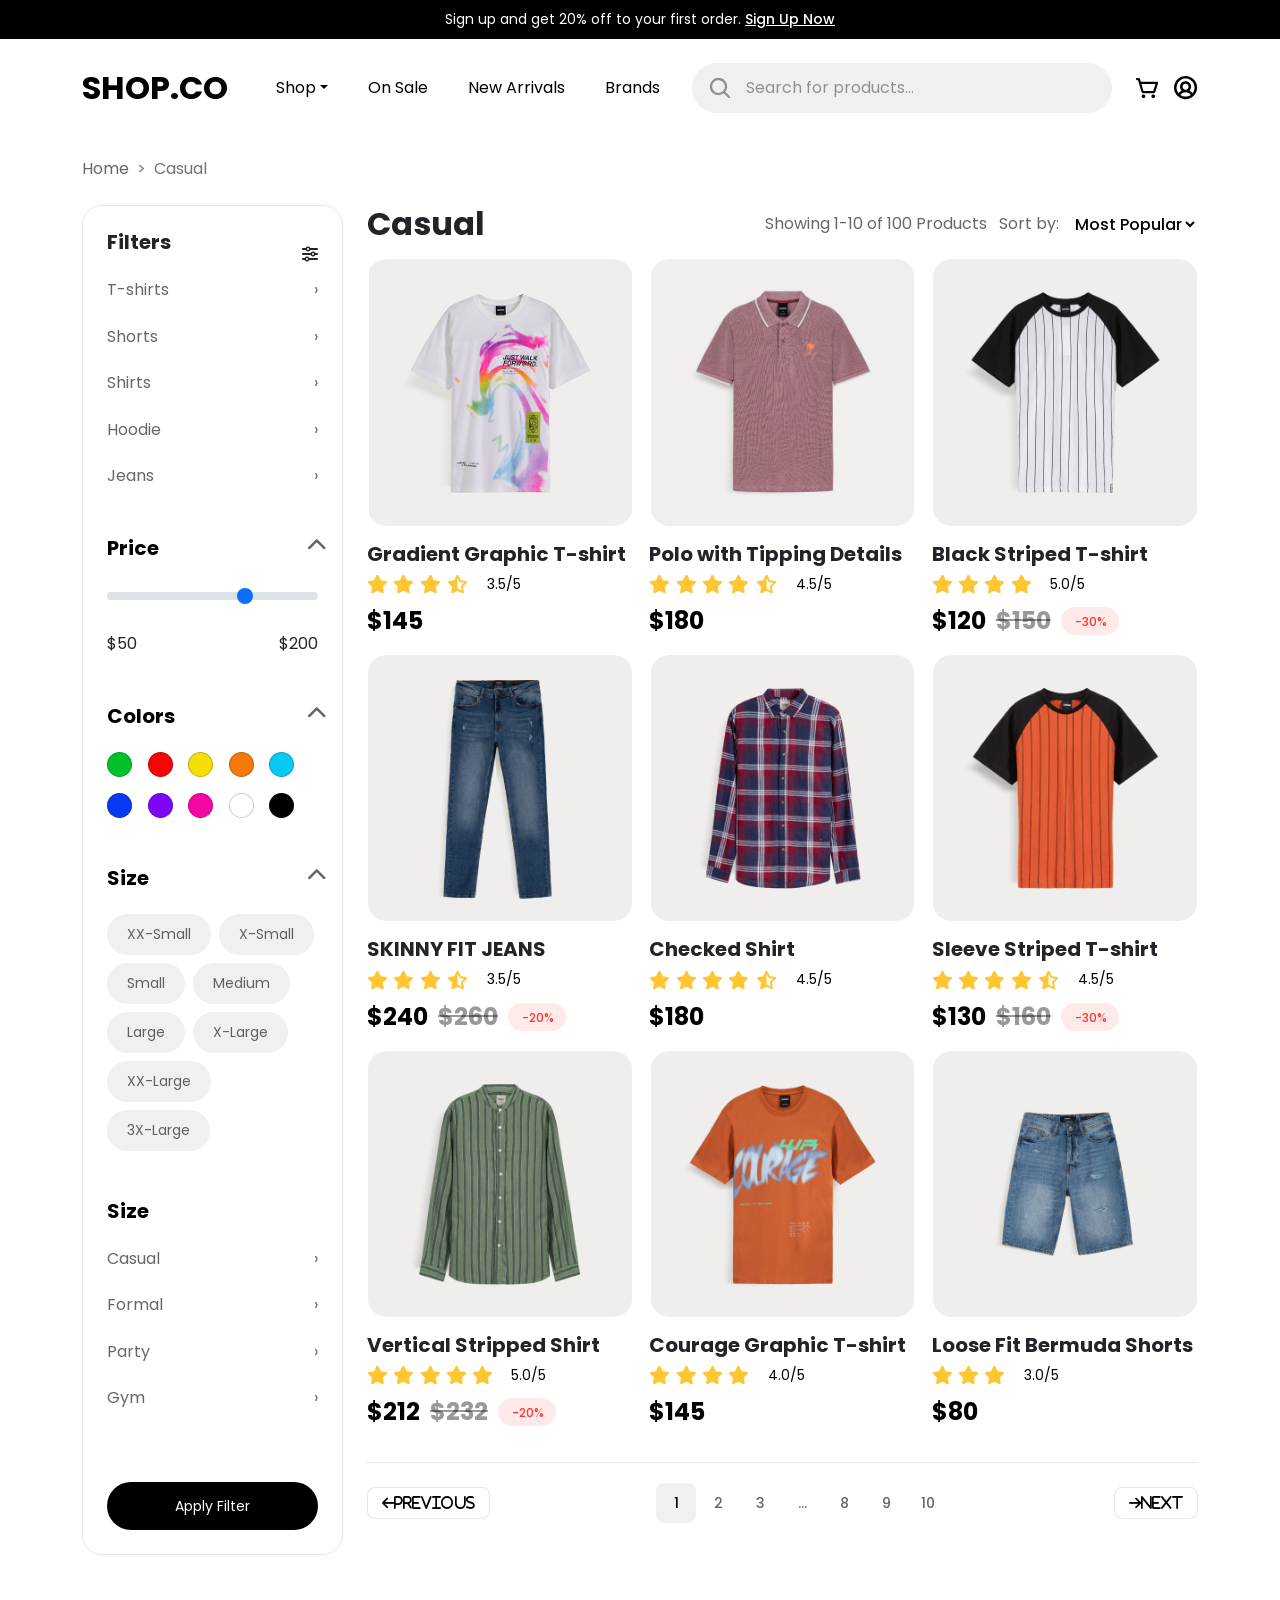
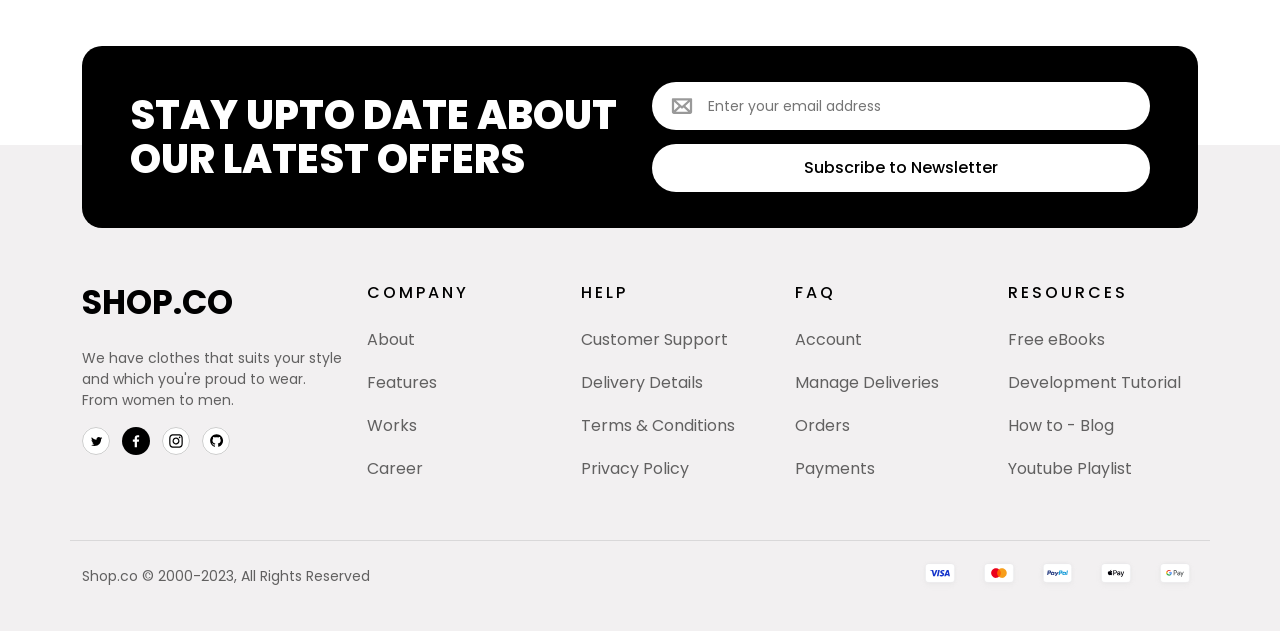
==== commit a6c10e89: "Added Announcement bar and pagination, fixed spacing issue." ====
--- a/category.html
+++ b/category.html
@@ -19,6 +19,15 @@
   </head>
   <body>
 
+    <!-- Announcement Bar -->
+    <div class="announcement-bar text-center">
+      <p>Sign up and get 20% off to your first order.
+        <a href="#">Sign Up Now</a>
+      </p>
+
+
+    </div>
+
       <!-- Navbar -->
      <nav class="navbar navbar-expand-lg shop-navbar">
       <div class="container">
@@ -202,7 +211,7 @@
           <div class="col-6 col-lg-4">
             <div class="product-card">
               <div class="product-image">
-                <img src="images/new-arrivals/striped-t.png">
+                <img src="images/catalogue/gradient graphic.png">
               </div>
               <h5>Gradient Graphic T-shirt</h5>
 
@@ -223,7 +232,7 @@
           <div class="col-6 col-lg-4">
             <div class="product-card">
               <div class="product-image">
-                <img src="images/new-arrivals/striped-t.png">
+                <img src="images/catalogue/polo.png">
               </div>
               <h5>Polo with Tipping Details</h5>
 
@@ -245,7 +254,7 @@
           <div class="col-6 col-lg-4">
             <div class="product-card">
               <div class="product-image">
-                <img src="images/new-arrivals/striped-t.png">
+                <img src="images/catalogue/black striped t-shirt.png">
               </div>
               <h5>Black Striped T-shirt</h5>
 
@@ -270,7 +279,7 @@
           <div class="col-6 col-lg-4">
             <div class="product-card">
               <div class="product-image">
-                <img src="images/new-arrivals/striped-t.png">
+                <img src="images/catalogue/skinny fit jeans.png">
               </div>
               <h5>SKINNY FIT JEANS</h5>
 
@@ -295,7 +304,7 @@
           <div class="col-6 col-lg-4">
             <div class="product-card">
               <div class="product-image">
-                <img src="images/new-arrivals/striped-t.png">
+                <img src="images/catalogue/checked shirt.png">
               </div>
               <h5>Checked Shirt</h5>
 
@@ -317,7 +326,7 @@
           <div class="col-6 col-lg-4">
             <div class="product-card">
               <div class="product-image">
-                <img src="images/new-arrivals/striped-t.png">
+                <img src="images/catalogue/sleeve striped t-shirt.png">
               </div>
               <h5>Sleeve Striped T-shirt</h5>
 
@@ -343,7 +352,7 @@
           <div class="col-6 col-lg-4">
             <div class="product-card">
               <div class="product-image">
-                <img src="images/new-arrivals/striped-t.png">
+                <img src="images/catalogue/vertical striped shirt.png">
               </div>
               <h5>Vertical Stripped Shirt</h5>
 
@@ -369,7 +378,7 @@
           <div class="col-6 col-lg-4">
             <div class="product-card">
               <div class="product-image">
-                <img src="images/new-arrivals/striped-t.png">
+                <img src="images/catalogue/courage tshirt.png">
               </div>
               <h5>Courage Graphic T-shirt</h5>
 
@@ -390,7 +399,7 @@
           <div class="col-6 col-lg-4">
             <div class="product-card">
               <div class="product-image">
-                <img src="images/new-arrivals/striped-t.png">
+                <img src="images/catalogue/loose fit shorts.png">
               </div>
               <h5>Loose Fit Bermuda Shorts</h5>
 
@@ -406,11 +415,28 @@
             </div>
           </div>
 
-
-
-
-
         </div>
+
+        <!-- Pagination -->
+        <nav class="catalogue-pagination d-flex justify-content-between align-items-center">
+
+          <button type="button" class="pagination-btn"> <i class="fa-solid fa-arrow-left">Previous</i></button>
+
+          <!-- Adding page numbers -->
+          <div class="page-numbers d-flex align-items-center">
+            <button type="button" class="active">1</button>
+            <button type="button">2</button>
+            <button type="button">3</button>
+            <button type="button">...</button>
+            <button type="button">8</button>
+            <button type="button">9</button>
+            <button type="button">10</button>
+
+          </div>
+
+          <button type="button" class="pagination-btn"> <i class="fa-solid fa-arrow-right">Next</i></button>
+
+        </nav>
 
 
       </div>
--- a/css/styles.css
+++ b/css/styles.css
@@ -1,3 +1,33 @@
+/* Announcement Bar */
+.announcement-bar {
+  background-color: #000;
+  color: #fff;
+  padding: 9px 10px;
+}
+
+.announcement-bar p {
+  font-size: 14px;
+  font-weight: 400;
+  margin: 0;
+}
+
+.announcement-bar a {
+  font-size: 14px;
+  font-weight: 500;
+  color: #fff;
+  text-decoration: underline;
+  /*margin-left: 5px;*/
+}
+
+/* Mobile */
+@media (max-width: 767px) {
+  .announcement-bar {
+    font-size: 12px;
+  }
+  .announcement-bar {
+    padding: 9px;
+  }
+}
 /* Navbar */
 .shop-navbar {
   background-color: #ffffff;
@@ -552,7 +582,10 @@
 }
 /* Catagory Page */
 .catalogue-page {
-  padding: 100px 0;
+  padding-top: 20px;
+  padding-right: 0;
+  padding-bottom: 70px;
+  padding-left: 0;
 }
 
 .catalogue-page .breadcrumb {
@@ -784,3 +817,59 @@
   font-size: 12px;
   font-weight: 500;
 }
+
+/* Pagination */
+.catalogue-pagination {
+  border-top: 1px solid rgba(0, 0, 0, 0.1019607843);
+  margin-top: 32px;
+  padding-top: 20px;
+}
+
+.pagination-btn {
+  background-color: white;
+  border: 1px solid rgba(0, 0, 0, 0.1019607843);
+  border-radius: 8px;
+  font-size: 14px;
+  font-weight: 500;
+  padding: 8px 14px;
+  display: flex;
+  align-items: center;
+  gap: 10px;
+}
+
+.page-numbers {
+  gap: 2px;
+}
+
+.page-numbers button {
+  width: 40px;
+  height: 40px;
+  border: none;
+  border-radius: 8px;
+  background-color: white;
+  color: #666666;
+  font-size: 14px;
+  font-weight: 500;
+}
+
+.page-numbers button.active {
+  background: rgba(0, 0, 0, 0.0588235294);
+  color: black;
+}
+
+/* Mobile */
+@media (max-width: 767px) {
+  .page-btn {
+    font-size: 12px;
+    padding: 8px;
+    gap: 8px;
+  }
+  .page-numbers {
+    gap: 2px;
+  }
+  .page-numbers button {
+    width: 36px;
+    height: 36px;
+    font-size: 12px;
+  }
+}
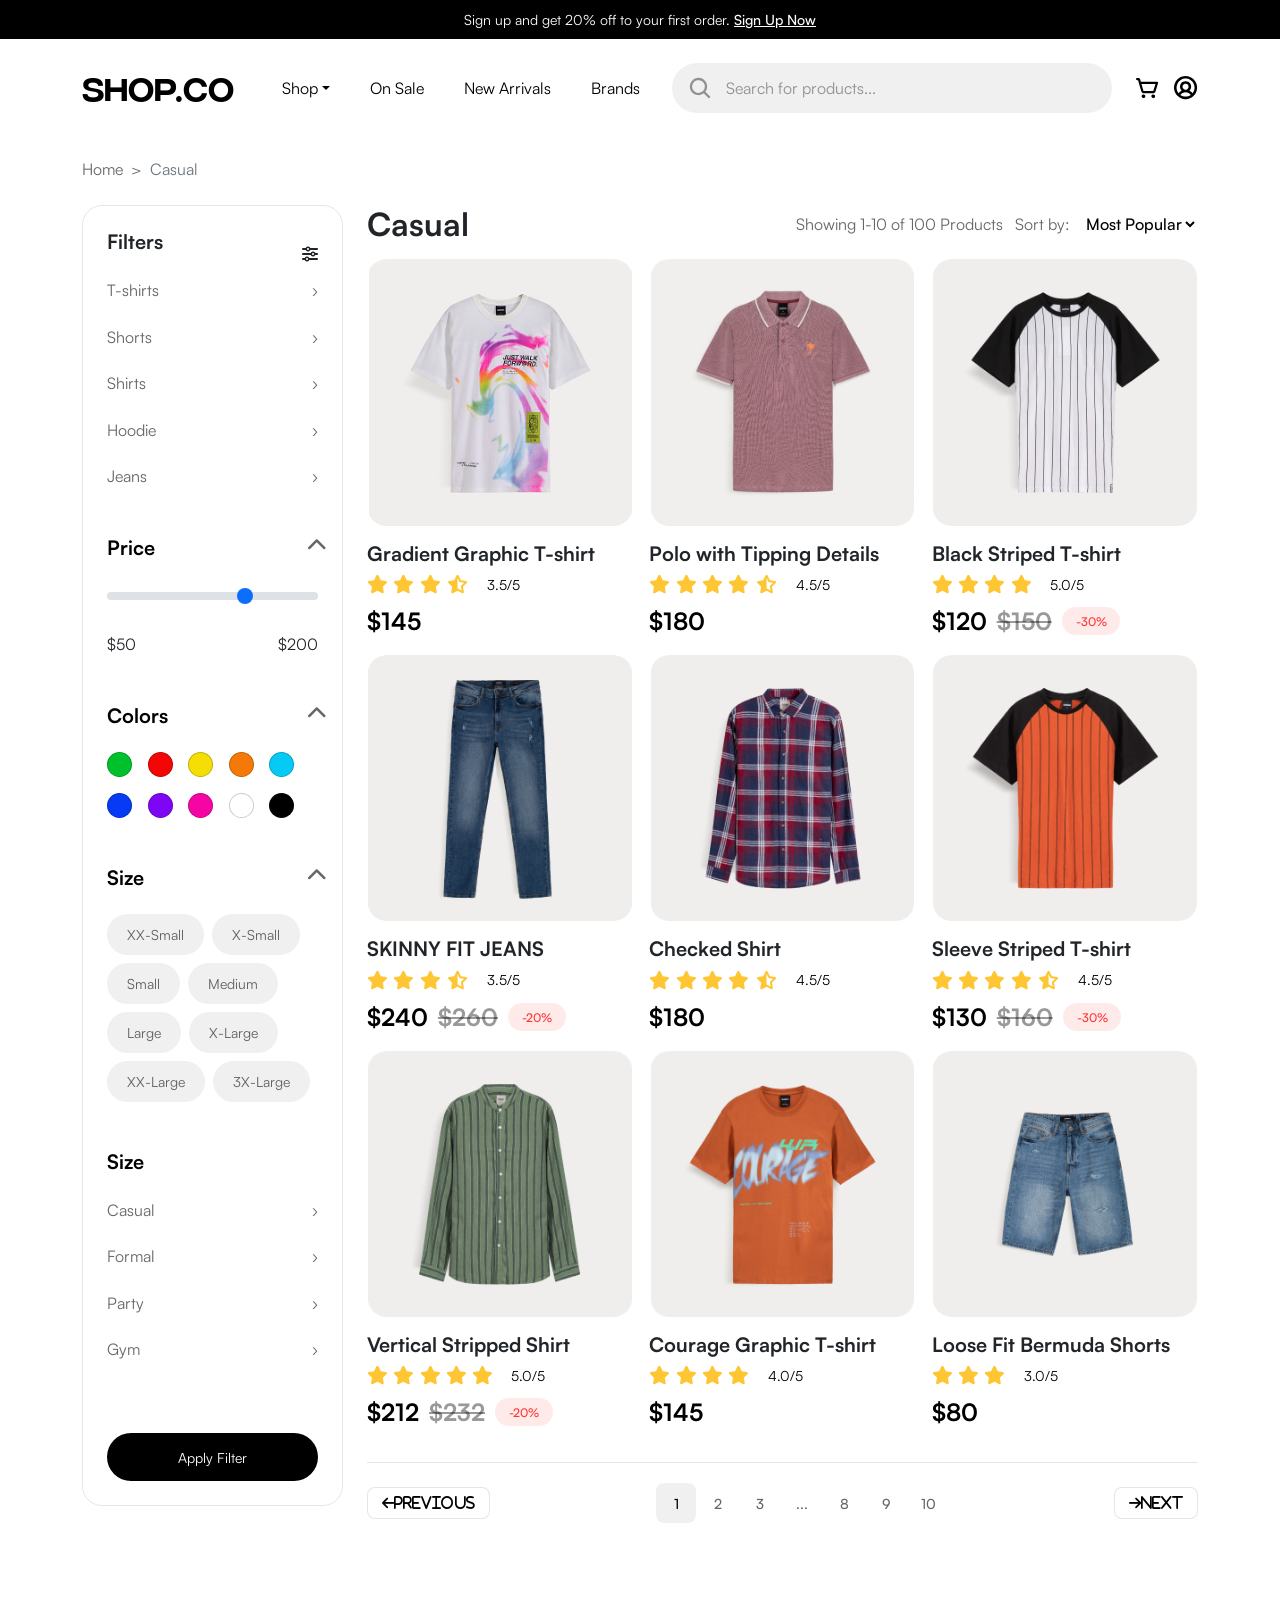
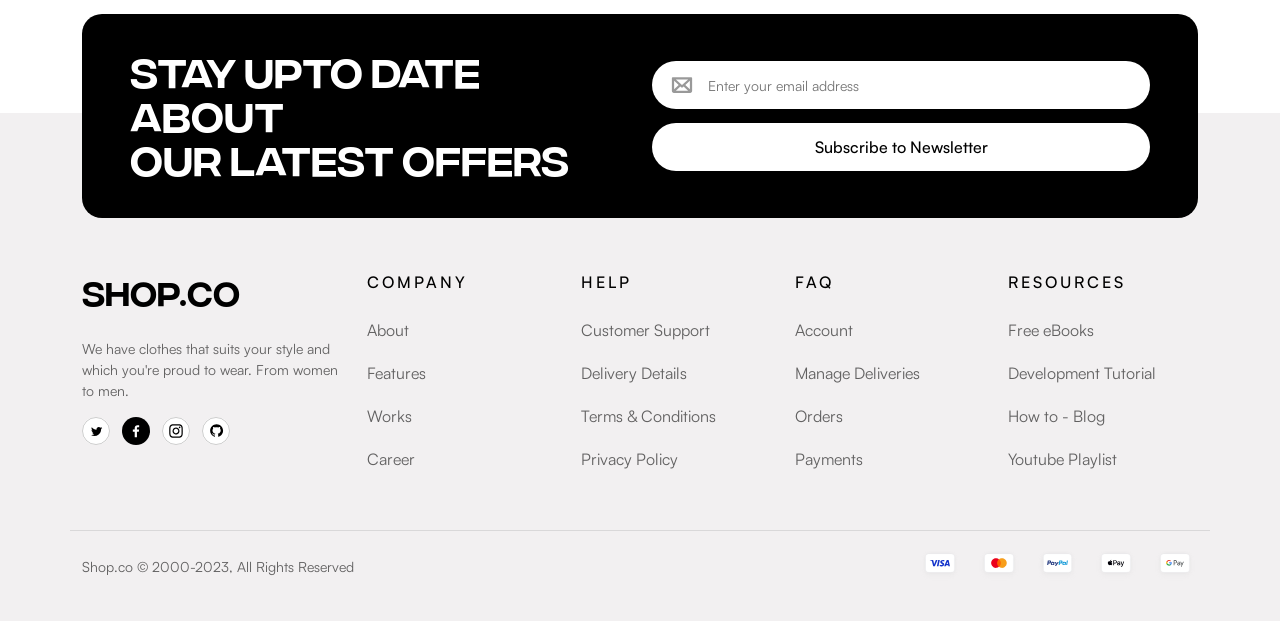
==== commit 3cda3265: "Fixed mobile navbar section" ====
--- a/category.html
+++ b/category.html
@@ -24,19 +24,33 @@
       <p>Sign up and get 20% off to your first order.
         <a href="#">Sign Up Now</a>
       </p>
-
-
     </div>
 
-      <!-- Navbar -->
+    <!-- Navbar -->
      <nav class="navbar navbar-expand-lg shop-navbar">
       <div class="container">
         <a class="navbar-brand" href="index.html">SHOP.CO</a>
 
         <!-- Hamburger Button -->
          <button class="navbar-toggler" type="button" data-bs-toggle="collapse" data-bs-target="#shopNavbar">
-          <span class="navbar-toggler-icon"></span>
+          <img src="images/hamburger-icon.svg">
          </button>
+
+        <!-- Mobile Icons -->
+        <div class="mobile-nav-actions">
+          <button type="button" data-bs-toggle="collapse" data-bs-target="#mobileSearch">
+            <img src="images/search-icon-black.svg">
+          </button>
+
+          <a href="#" aria-label="Cart">
+            <img src="images/cart-icon.svg" alt="">
+          </a>
+
+          <a href="#" aria-label="Account">
+            <img src="images/people-icon.svg" alt="">
+          </a>
+
+        </div>
 
         <!-- Navbar Content -->
          <div class="collapse navbar-collapse" id="shopNavbar">
@@ -72,13 +86,16 @@
            </div>
          </div>
 
+         <!-- Mobile Search -->
+         <div class="collapse mobile-search-box">
+          <form class="nav-search d-flex align-items-center" role="search">
+            <img src="images/search-icon.svg">
+            <input type="search" placeholder="Search for products...">
+          </form>
+         </div>
+
       </div>
      </nav>
-
-
-
-
-
 
 
     <main class="catalogue-page">
--- a/css/styles.css
+++ b/css/styles.css
@@ -1,3 +1,32 @@
+/* Font */
+@font-face {
+  font-family: "Integral CF";
+  src: url("../fonts/Integral CF.woff2") format("woff2");
+  font-weight: 700;
+  font-style: normal;
+}
+@font-face {
+  font-family: "Satoshi";
+  src: url("../fonts/Satoshi-Regular.otf") format("opentype");
+  font-weight: 400;
+  font-style: normal;
+}
+@font-face {
+  font-family: "Satoshi";
+  src: url("../fonts/Satoshi-Medium.otf") format("opentype");
+  font-weight: 500;
+  font-style: normal;
+}
+@font-face {
+  font-family: "Satoshi";
+  src: url("../fonts/Satoshi-Bold.otf") format("opentype");
+  font-weight: 700;
+  font-style: normal;
+}
+body {
+  font-family: "Satoshi", sans-serif;
+}
+
 /* Announcement Bar */
 .announcement-bar {
   background-color: #000;
@@ -35,6 +64,7 @@
 }
 
 .shop-navbar .navbar-brand {
+  font-family: "Integral CF", sans-serif;
   font-size: 32px;
   font-weight: 700;
   letter-spacing: 0%;
@@ -113,6 +143,7 @@
 }
 
 .hero-title {
+  font-family: "Integral CF", sans-serif;
   font-size: 64px;
   font-weight: 700;
   color: #000;
@@ -190,6 +221,7 @@
 }
 
 .new-arrivals .section-title {
+  font-family: "Integral CF", sans-serif;
   text-align: center;
   font-size: 48px;
   font-weight: 700;
@@ -203,6 +235,7 @@
 }
 
 .top-selling .section-title {
+  font-family: "Integral CF", sans-serif;
   text-align: center;
   font-size: 48px;
   font-weight: 700;
@@ -304,6 +337,7 @@
 }
 
 .dress-style-heading {
+  font-family: "Integral CF", sans-serif;
   text-align: center;
   font-size: 48px;
   font-weight: 700;
@@ -350,6 +384,7 @@
 }
 
 .review-heading h2 {
+  font-family: "Integral CF", sans-serif;
   display: flex;
   font-size: 48px;
   font-weight: 700;
@@ -435,6 +470,7 @@
 }
 
 .subscribe-title {
+  font-family: "Integral CF", sans-serif;
   color: #fff;
   font-size: 40px;
   font-weight: 800;
@@ -477,6 +513,7 @@
 }
 
 .footer-logo {
+  font-family: "Integral CF", sans-serif;
   color: #000000;
   font-size: 33.45px;
   font-weight: 700;
@@ -857,9 +894,9 @@
   color: black;
 }
 
-/* Mobile */
+/* Mobile - Pagination */
 @media (max-width: 767px) {
-  .page-btn {
+  .pagination-btn {
     font-size: 12px;
     padding: 8px;
     gap: 8px;
@@ -873,3 +910,171 @@
     font-size: 12px;
   }
 }
+.hero-mobile-image {
+  display: none;
+}
+
+/* Mobile - Hero Section */
+@media (max-width: 767px) {
+  .hero {
+    background-image: none;
+    background-color: #f2f0f1;
+    min-height: 0;
+    padding-bottom: 0;
+  }
+  .hero-content {
+    max-width: 100%;
+    padding: 40px 0;
+  }
+  .hero-mobile-image {
+    display: block;
+    background-color: #f2f0f1;
+  }
+  .hero-mobile-image img {
+    display: block;
+    width: 100%;
+    height: auto;
+  }
+  .hero-title {
+    width: 315px;
+    font-size: 36px;
+    line-height: 34px;
+    margin-bottom: 20px;
+  }
+  .hero-description {
+    font-size: 14px;
+    line-height: 20px;
+    margin-bottom: 24px;
+  }
+  .hero-btn {
+    display: block;
+    width: 100%;
+    padding: 14px 0;
+    text-align: center;
+  }
+  .hero-stats {
+    display: flex;
+    flex-wrap: wrap;
+    justify-content: center;
+    margin-top: 24px;
+    row-gap: 20px;
+  }
+  .stat {
+    width: 50%;
+    padding: 0 8px;
+    text-align: center;
+    border-right: none;
+  }
+  .stat:first-child {
+    border-right: 1px solid #ccc;
+  }
+  .stat:last-child {
+    width: 100%;
+  }
+  .stat h3 {
+    font-size: 24px;
+    margin-bottom: 4px;
+  }
+  .stat p {
+    font-size: 12px;
+    margin-bottom: 0;
+  }
+  .brands-section {
+    margin-top: 0;
+  }
+}
+/* Mobile - Copyright section */
+@media (max-width: 767px) {
+  .footer-bottom {
+    margin-top: 40px;
+    padding-top: 16px;
+  }
+  .footer-bottom-content {
+    flex-direction: column;
+    gap: 16px;
+  }
+  .copyright-text {
+    text-align: center;
+    font-size: 14px;
+    margin: 0;
+  }
+  .payment-icons {
+    margin-left: 0;
+    justify-content: center;
+    gap: 10.29px;
+  }
+  .payment-icons img {
+    width: 40px;
+    height: 25.74px;
+    object-fit: contain;
+  }
+}
+/* Fixing Mobile Navbar */
+.mobile-nav-actions {
+  display: none;
+}
+
+.mobile-search-box {
+  display: none;
+}
+
+@media (max-width: 991px) {
+  .shop-navbar {
+    padding: 15px 0;
+  }
+  .shop-navbar .container {
+    display: flex;
+    align-items: center;
+    flex-wrap: wrap;
+  }
+  .shop-navbar .navbar-toggler {
+    order: 1;
+    border: none;
+    padding: 0;
+    margin-right: 12px;
+    box-shadow: none;
+  }
+  .navbar-toggler img {
+    width: 24px;
+    height: 24px;
+    display: block;
+  }
+  .shop-navbar .navbar-brand {
+    order: 2;
+    font-size: 25.2px;
+    margin-right: 0;
+  }
+  .mobile-nav-actions {
+    order: 3;
+    display: flex;
+    align-items: center;
+    gap: 14px;
+    margin-left: auto;
+  }
+  .mobile-nav-actions img {
+    width: 24px;
+    height: 24px;
+    display: block;
+  }
+  .mobile-nav-actions button {
+    border: none;
+    background: none;
+    padding: 0;
+  }
+  .shop-navbar .navbar-collapse {
+    order: 4;
+    width: 100%;
+  }
+  .shop-navbar .navbar-collapse .nav-search,
+  .shop-navbar .navbar-collapse .nav-actions {
+    display: none;
+  }
+  .mobile-search-box {
+    order: 5;
+    width: 100%;
+  }
+  .mobile-search-box .nav-search {
+    margin-top: 15px;
+    margin-bottom: 0;
+  }
+}
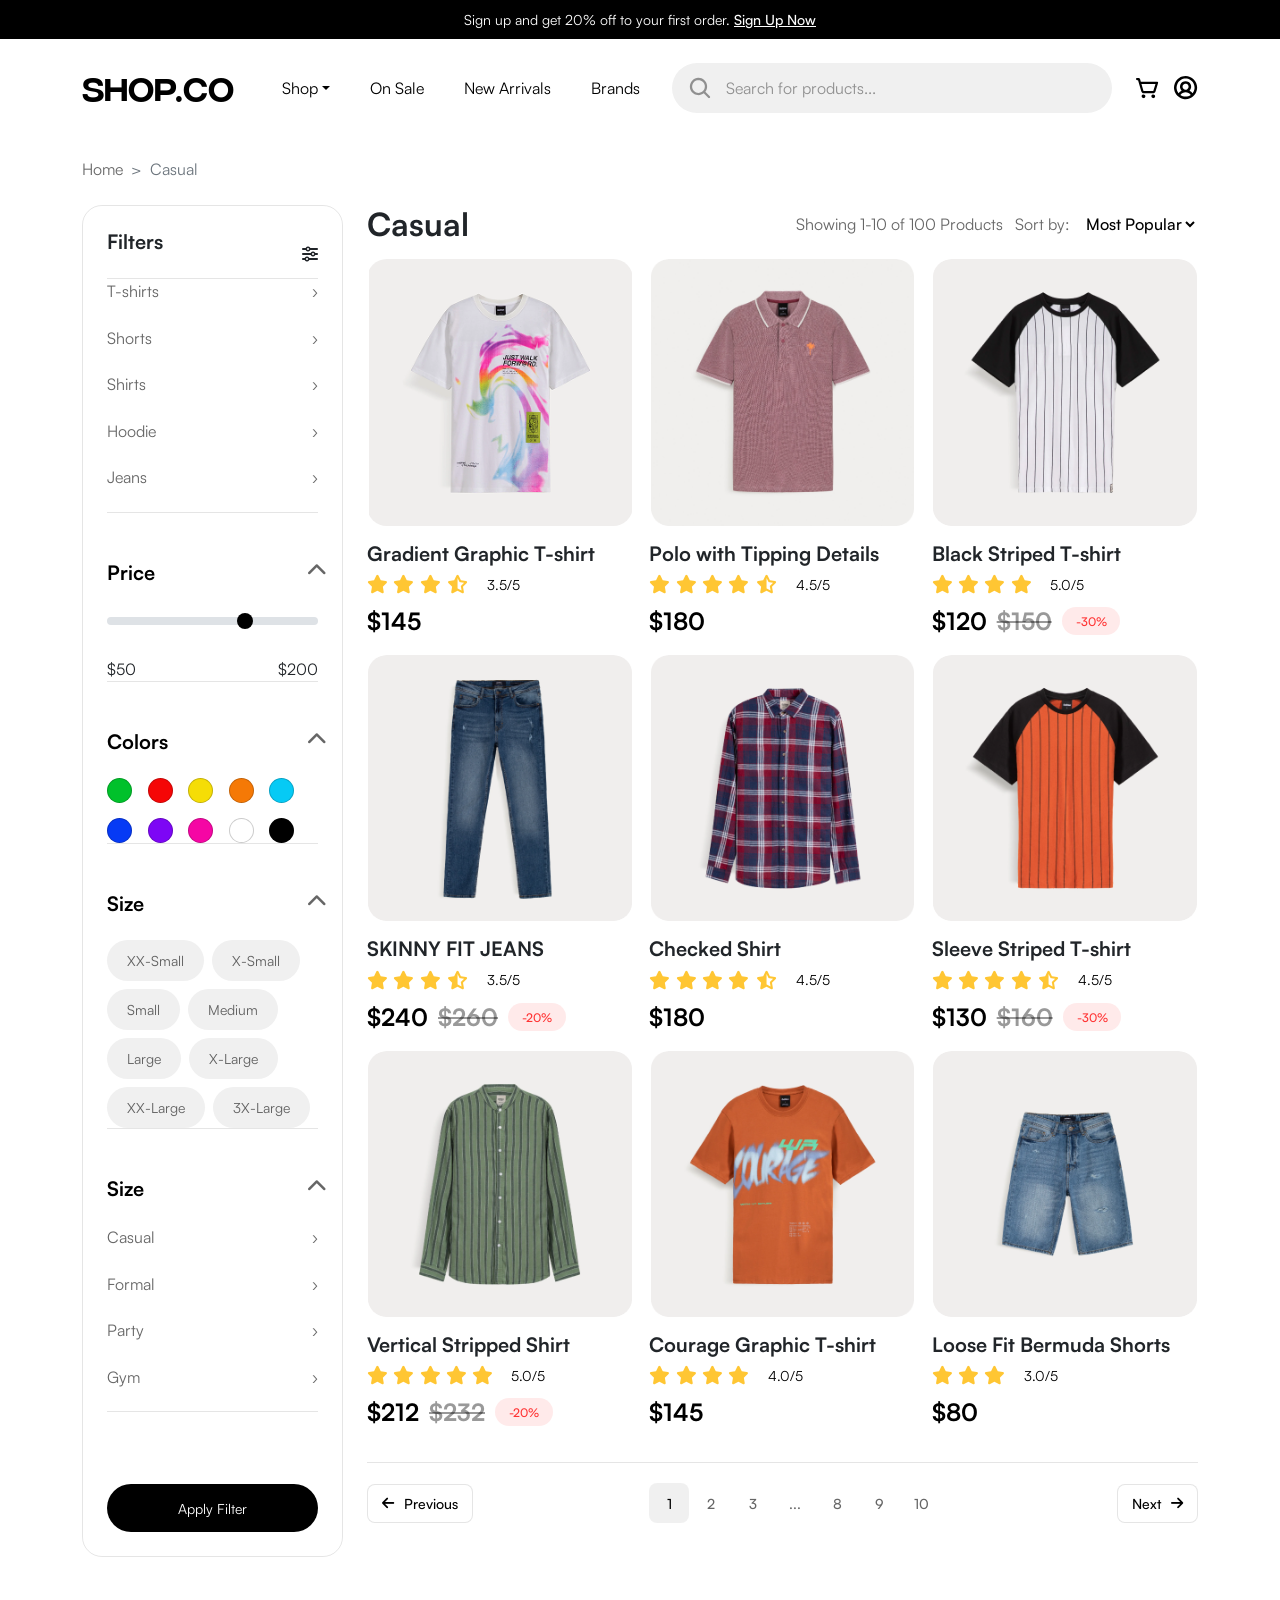
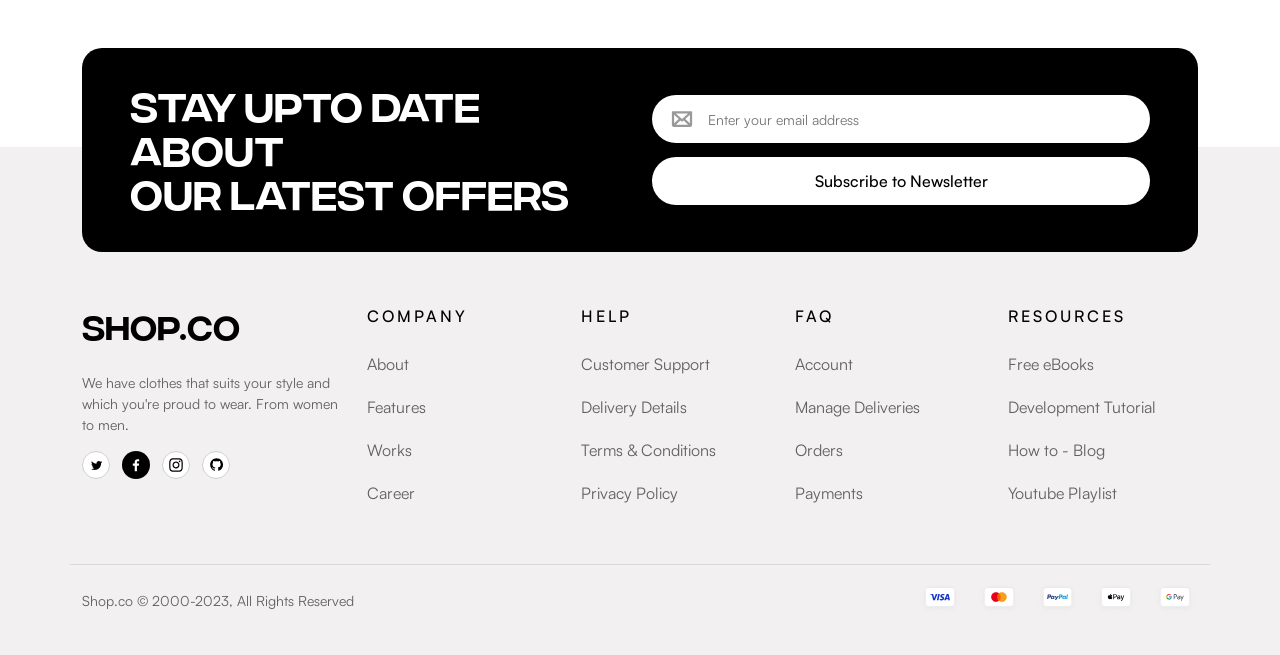
==== commit 87c0639d: "Added responsiveness to category page, fixed filter pane & other issues" ====
--- a/category.html
+++ b/category.html
@@ -113,12 +113,16 @@
     <div class="row g-4">
 
       <!-- Filters -->
-      <div class="col-12 col-lg-3">
+      <div class="col-12 col-lg-3 filter-column">
         <!-- Left Side -->
-        <aside class="filter-panel">
+        <aside class="filter-panel" id="catalogueFilters">
           <div class="filter-title">
             <h4>Filters</h4>
+
             <i class="fa-solid fa-sliders"></i> 
+            <button type="button" class="filter-close" id="closefilters">
+              &times;
+            </button>
           </div>
 
           <!-- Categories -->
@@ -133,7 +137,7 @@
           </div>
 
 
-          <!-- Price part -->
+          <!-- Price-range part -->
           <div class="filter-section">
             <h5>Price<i class="fa-solid fa-chevron-up"></i></h5>
             <input type="range" class="form-range" min="50" max="200" value="150">
@@ -184,7 +188,7 @@
 
           <!-- Dress Style -->
           <div class="filter-section">
-            <h5>Size <i class="fa-solid fa=chevron-up"></i> </h5>
+            <h5>Size <i class="fa-solid fa-chevron-up"></i> </h5>
 
             <ul class="filter-list">
               <li>Casual <span>&rsaquo;</span></li>
@@ -195,7 +199,7 @@
 
           </div>
 
-          <button type="button" class="apply-filter">Apply Filter</button>
+          <button type="button" class="apply-filter" id="applyfilters">Apply Filter</button>
 
 
         </aside>
@@ -203,7 +207,7 @@
 
       <!-- Right Side -->
 
-      <div class="col-12 col-lg-9">
+      <div class="col-12 col-lg-9 products-column">
 
         
         <div class="catalogue-heading">
@@ -218,6 +222,10 @@
                 <option>High to Low</option>
                </select>
             </div>
+
+            <button type="button" class="mobile-filter-btn" id="openfilters">
+              <i class="fa-solid fa-sliders"></i>
+            </button>
         </div>
 
 
@@ -437,7 +445,7 @@
         <!-- Pagination -->
         <nav class="catalogue-pagination d-flex justify-content-between align-items-center">
 
-          <button type="button" class="pagination-btn"> <i class="fa-solid fa-arrow-left">Previous</i></button>
+          <button type="button" class="pagination-btn"> <i class="fa-solid fa-arrow-left"></i>Previous</button>
 
           <!-- Adding page numbers -->
           <div class="page-numbers d-flex align-items-center">
@@ -451,88 +459,16 @@
 
           </div>
 
-          <button type="button" class="pagination-btn"> <i class="fa-solid fa-arrow-right">Next</i></button>
+          <button type="button" class="pagination-btn"> Next<i class="fa-solid fa-arrow-right"></i></button>
 
         </nav>
 
 
       </div>
 
-
-
-
-
     </div>
-
-      
-    
-
-
-
-
-
-
-
-
-
-
-
-
-
-
-
-
-
-
-
-
-
-
-
-
-
-
-
-
-
-
-
-
-
-
-
-
-
-
-
-
-
-
-
-
-
-
-
     </div>
   </main>
-
-
-
-
-
-
-
-
-
-
-
-
-
-
-
-
-
-
 
 
     <!-- Footer Section -->
--- a/css/styles.css
+++ b/css/styles.css
@@ -1,3 +1,4 @@
+@charset "UTF-8";
 /* Font */
 @font-face {
   font-family: "Integral CF";
@@ -645,6 +646,7 @@
   display: flex;
   justify-content: space-between;
   align-items: center;
+  border-bottom: 1px solid rgba(0, 0, 0, 0.1019607843);
 }
 
 .filter-title h4 {
@@ -655,6 +657,7 @@
 
 .filter-section {
   margin-bottom: 48px;
+  border-bottom: 1px solid rgba(0, 0, 0, 0.1019607843);
 }
 
 .filter-section input .form-range {
@@ -692,7 +695,7 @@
   color: rgba(0, 0, 0, 0.6);
 }
 
-/* Price Slider */
+/* Price-range Slider */
 .filter-section .form-range {
   accent-color: black;
   margin-bottom: 24px;
@@ -702,6 +705,10 @@
   font-size: 16px;
 }
 
+.form-range::-webkit-slider-thumb {
+  background-color: black;
+}
+
 /* Colors */
 .filter-colors {
   display: flex;
@@ -710,10 +717,22 @@
 }
 
 .color-dot {
+  position: relative;
   width: 25px;
   height: 25px;
   border-radius: 50%;
   border: 1px solid rgba(0, 0, 0, 0.2);
+}
+
+.color-dot:hover::after {
+  content: "✓";
+  position: absolute;
+  top: 50%;
+  left: 50%;
+  transform: translate(-50%, -50%);
+  color: white;
+  font-size: 18px;
+  font-weight: bold;
 }
 
 /* Sizes */
@@ -733,7 +752,7 @@
   font-weight: 400;
 }
 
-.filter-sizes .selected {
+.filter-sizes button:hover {
   background-color: black;
   color: white;
 }
@@ -863,6 +882,7 @@
 }
 
 .pagination-btn {
+  font-family: "Satoshi", sans-serif;
   background-color: white;
   border: 1px solid rgba(0, 0, 0, 0.1019607843);
   border-radius: 8px;
@@ -1078,3 +1098,132 @@
     margin-bottom: 0;
   }
 }
+/* mobile filter section of category page */
+.mobile-filter-btn,
+.filter-close {
+  display: none;
+}
+
+@media (max-width: 991px) {
+  .catalogue-page {
+    padding: 15px 0 50px;
+  }
+  .filter-column {
+    display: none;
+  }
+  .catalogue-heading {
+    display: flex;
+    align-items: center;
+    gap: 8px;
+    margin-bottom: 29px;
+  }
+  .catalogue-heading h2 {
+    font-size: 24px;
+    margin: 0;
+  }
+  .catalogue-sort {
+    flex: 1;
+    font-size: 14px;
+    overflow: hidden;
+  }
+  .catalogue-sort span {
+    overflow: hidden;
+  }
+  .catalogue-sort label,
+  .catalogue-sort select {
+    display: none;
+  }
+  .mobile-filter-btn {
+    display: flex;
+    align-items: center;
+    justify-content: center;
+    width: 32px;
+    height: 32px;
+    border: none;
+    border-radius: 50%;
+    background-color: #f0f0f0;
+    flex-shrink: 0;
+  }
+  .catalogue-products .product-image {
+    border-radius: 13.42px;
+  }
+  .catalogue-products h5 {
+    font-size: 16px;
+    margin-top: 10px;
+    margin-bottom: 4px;
+    overflow: hidden;
+    text-overflow: ellipsis;
+  }
+  .catalogue-products .rating-stars {
+    font-size: 15px;
+    gap: 2px;
+    margin-bottom: 4.44px;
+  }
+  .catalogue-products .rating-number {
+    font-size: 12px;
+    margin-left: 11px;
+  }
+  .catalogue-products .product-price {
+    gap: 5px;
+  }
+  .catalogue-products .current-price,
+  .catalogue-products .old-price {
+    font-size: 20px;
+  }
+  .catalogue-products .discount {
+    width: auto;
+    height: auto;
+    padding: 3px 7px;
+    font-size: 10px;
+  }
+  .catalogue-page.filters-open .filter-column {
+    display: block;
+  }
+  .catalogue-page.filters-open .products-column,
+  .catalogue-page.filters-open nav[aria-label=breadcrumb] {
+    display: none;
+  }
+  .filter-panel {
+    border: none;
+    border-radius: 0;
+    padding: 0;
+  }
+  .filter-title {
+    padding-bottom: 16px;
+    margin-bottom: 20px;
+  }
+  .filter-title h4 {
+    margin: 0;
+  }
+  .filter-title > i {
+    display: none;
+  }
+  .filter-close {
+    display: block;
+    border: none;
+    background: transparent;
+    font-size: 24px;
+    color: rgba(0, 0, 0, 0.4);
+  }
+  .filter-section {
+    margin-bottom: 16px;
+    padding-bottom: 20px;
+  }
+  .filter-section h5 {
+    font-size: 20px;
+    margin-bottom: 16px;
+  }
+  .filter-list li {
+    margin-bottom: 14px;
+  }
+  .filter-colors {
+    gap: 15.5px;
+  }
+  .filter-sizes button {
+    font-size: 14px;
+    padding: 10px 20px;
+  }
+  .apply-filter {
+    width: 100%;
+  }
+}
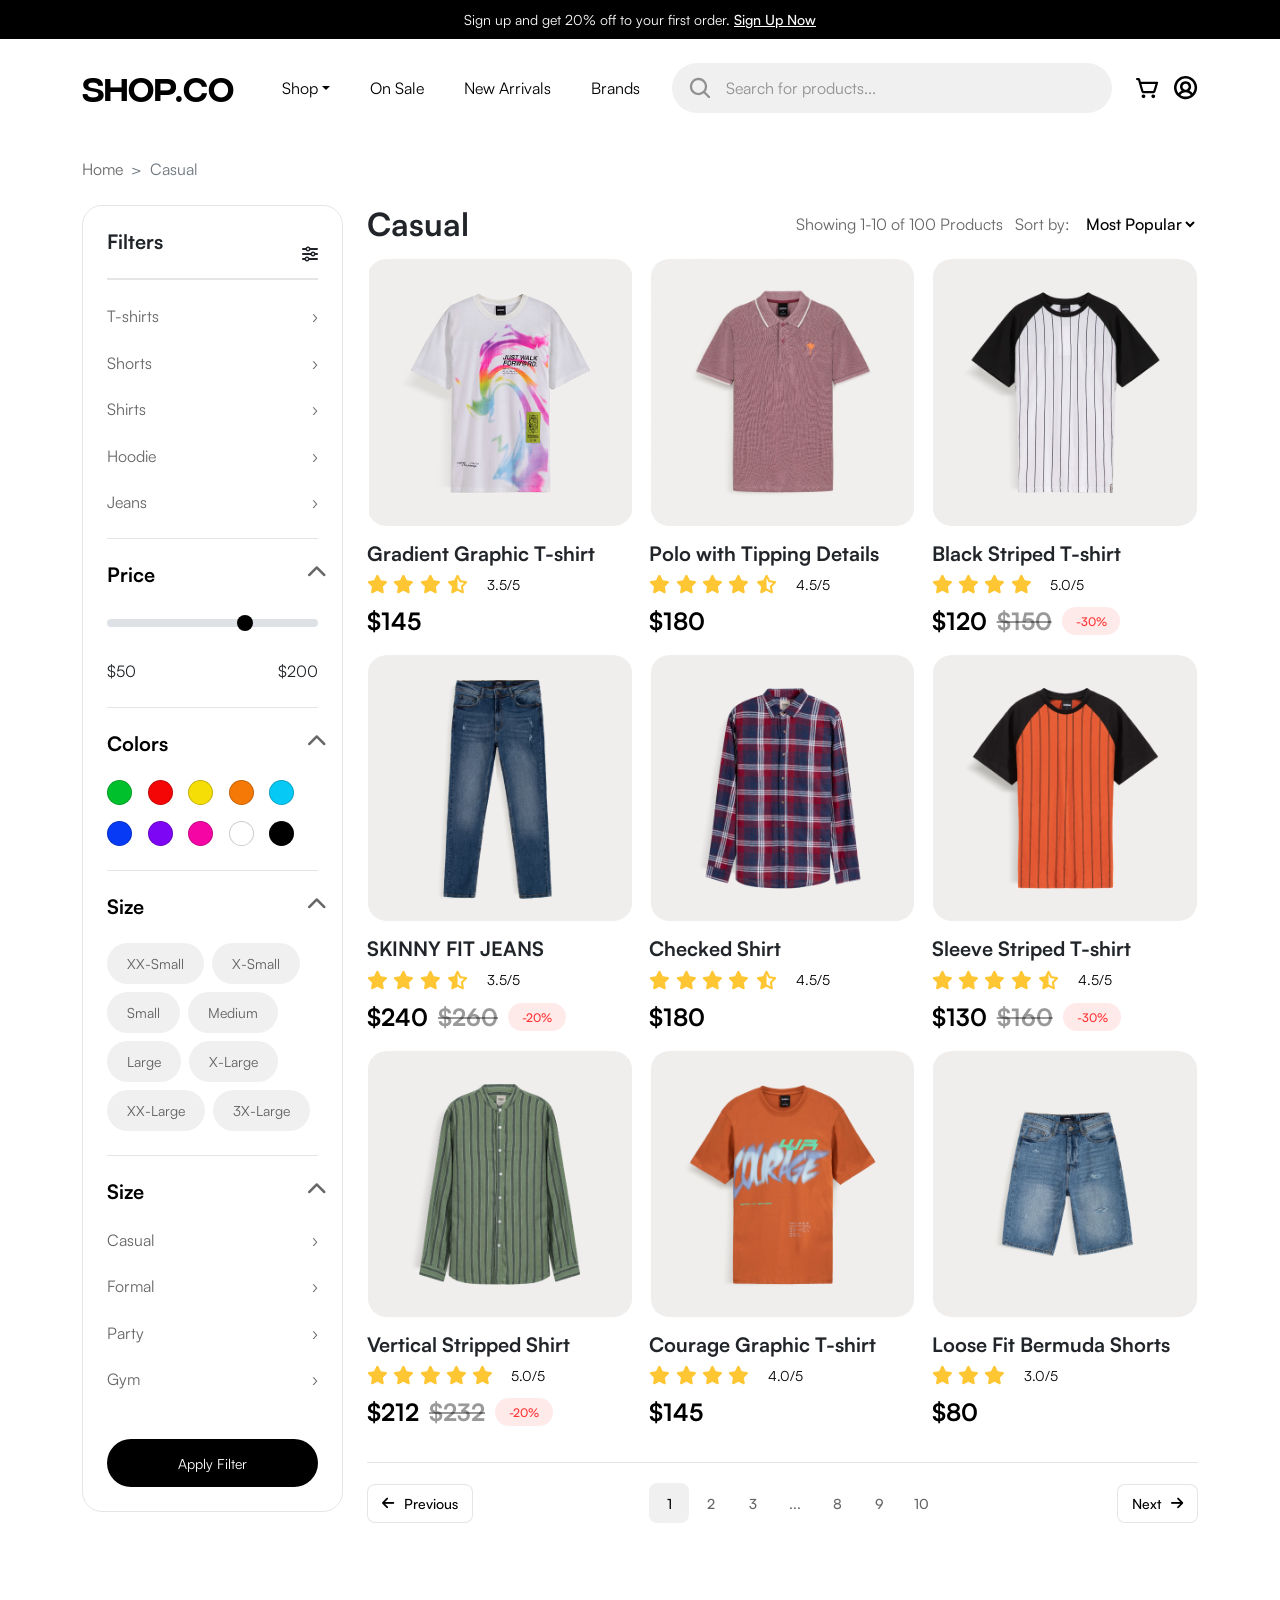
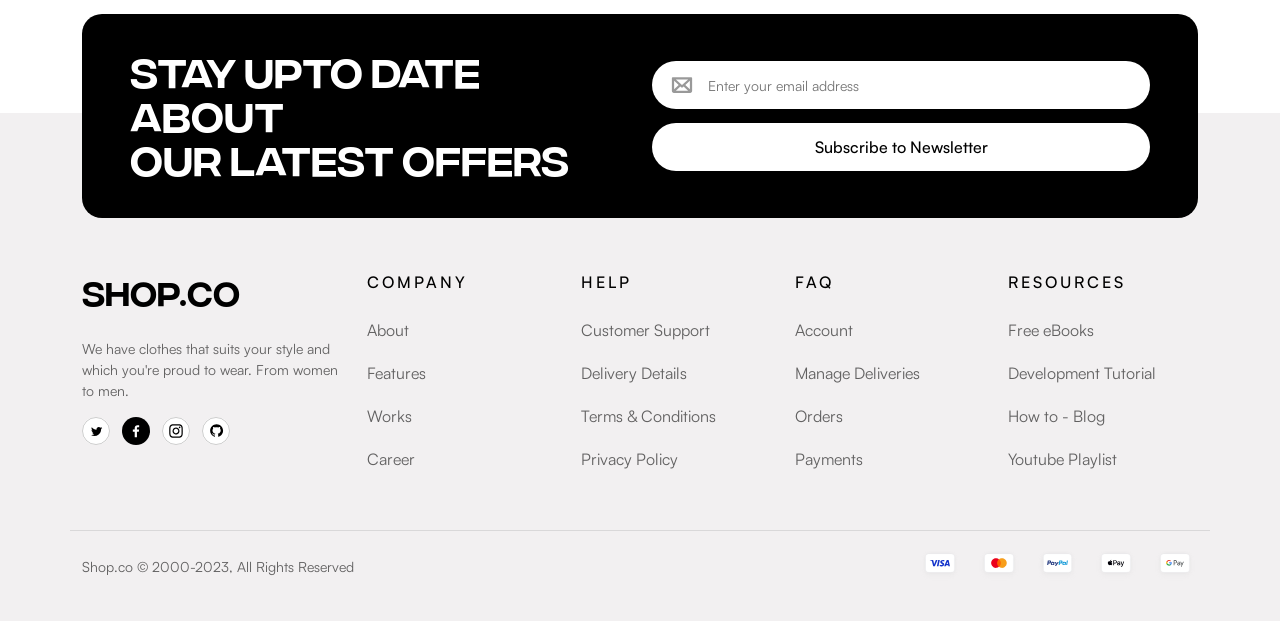
==== commit e9bf916d: "Fixed responsiveness issue on smaller screen" ====
--- a/category.html
+++ b/category.html
@@ -449,13 +449,13 @@
 
           <!-- Adding page numbers -->
           <div class="page-numbers d-flex align-items-center">
-            <button type="button" class="active">1</button>
-            <button type="button">2</button>
-            <button type="button">3</button>
-            <button type="button">...</button>
-            <button type="button">8</button>
-            <button type="button">9</button>
-            <button type="button">10</button>
+            <button type="button" class="page-num active">1</button>
+            <button type="button" class="page-num">2</button>
+            <button type="button" class="page-num d-none d-md-block">3</button>
+            <button type="button" class="page-num">...</button>
+            <button type="button" class="page-num d-none d-md-block">8</button>
+            <button type="button" class="page-num">9</button>
+            <button type="button" class="page-num">10</button>
 
           </div>
 
--- a/css/styles.css
+++ b/css/styles.css
@@ -656,8 +656,9 @@
 }
 
 .filter-section {
-  margin-bottom: 48px;
-  border-bottom: 1px solid rgba(0, 0, 0, 0.1019607843);
+  border-top: 1px solid rgba(0, 0, 0, 0.1019607843);
+  margin-bottom: 24px;
+  padding-top: 24px;
 }
 
 .filter-section input .form-range {
@@ -1227,3 +1228,44 @@
     width: 100%;
   }
 }
+/* For Smaller Screens */
+@media (max-width: 576px) {
+  .product-card {
+    min-width: 0;
+  }
+  .product-info {
+    min-width: 0;
+  }
+  .product-title {
+    font-size: 16px;
+    height: auto;
+    overflow: hidden;
+    text-overflow: ellipsis;
+  }
+  .product-rating {
+    display: flex;
+    flex-wrap: wrap;
+    align-items: center;
+    gap: 5px;
+  }
+  .product-stars {
+    display: flex;
+    flex-wrap: wrap;
+    gap: 2px;
+  }
+  .product-rating-text {
+    font-size: 12px;
+  }
+  .product-price-row {
+    display: flex;
+    flex-wrap: wrap;
+    align-items: center;
+    gap: 6px;
+  }
+  .current-price {
+    font-size: 20px;
+  }
+  .old-price {
+    font-size: 15px;
+  }
+}
